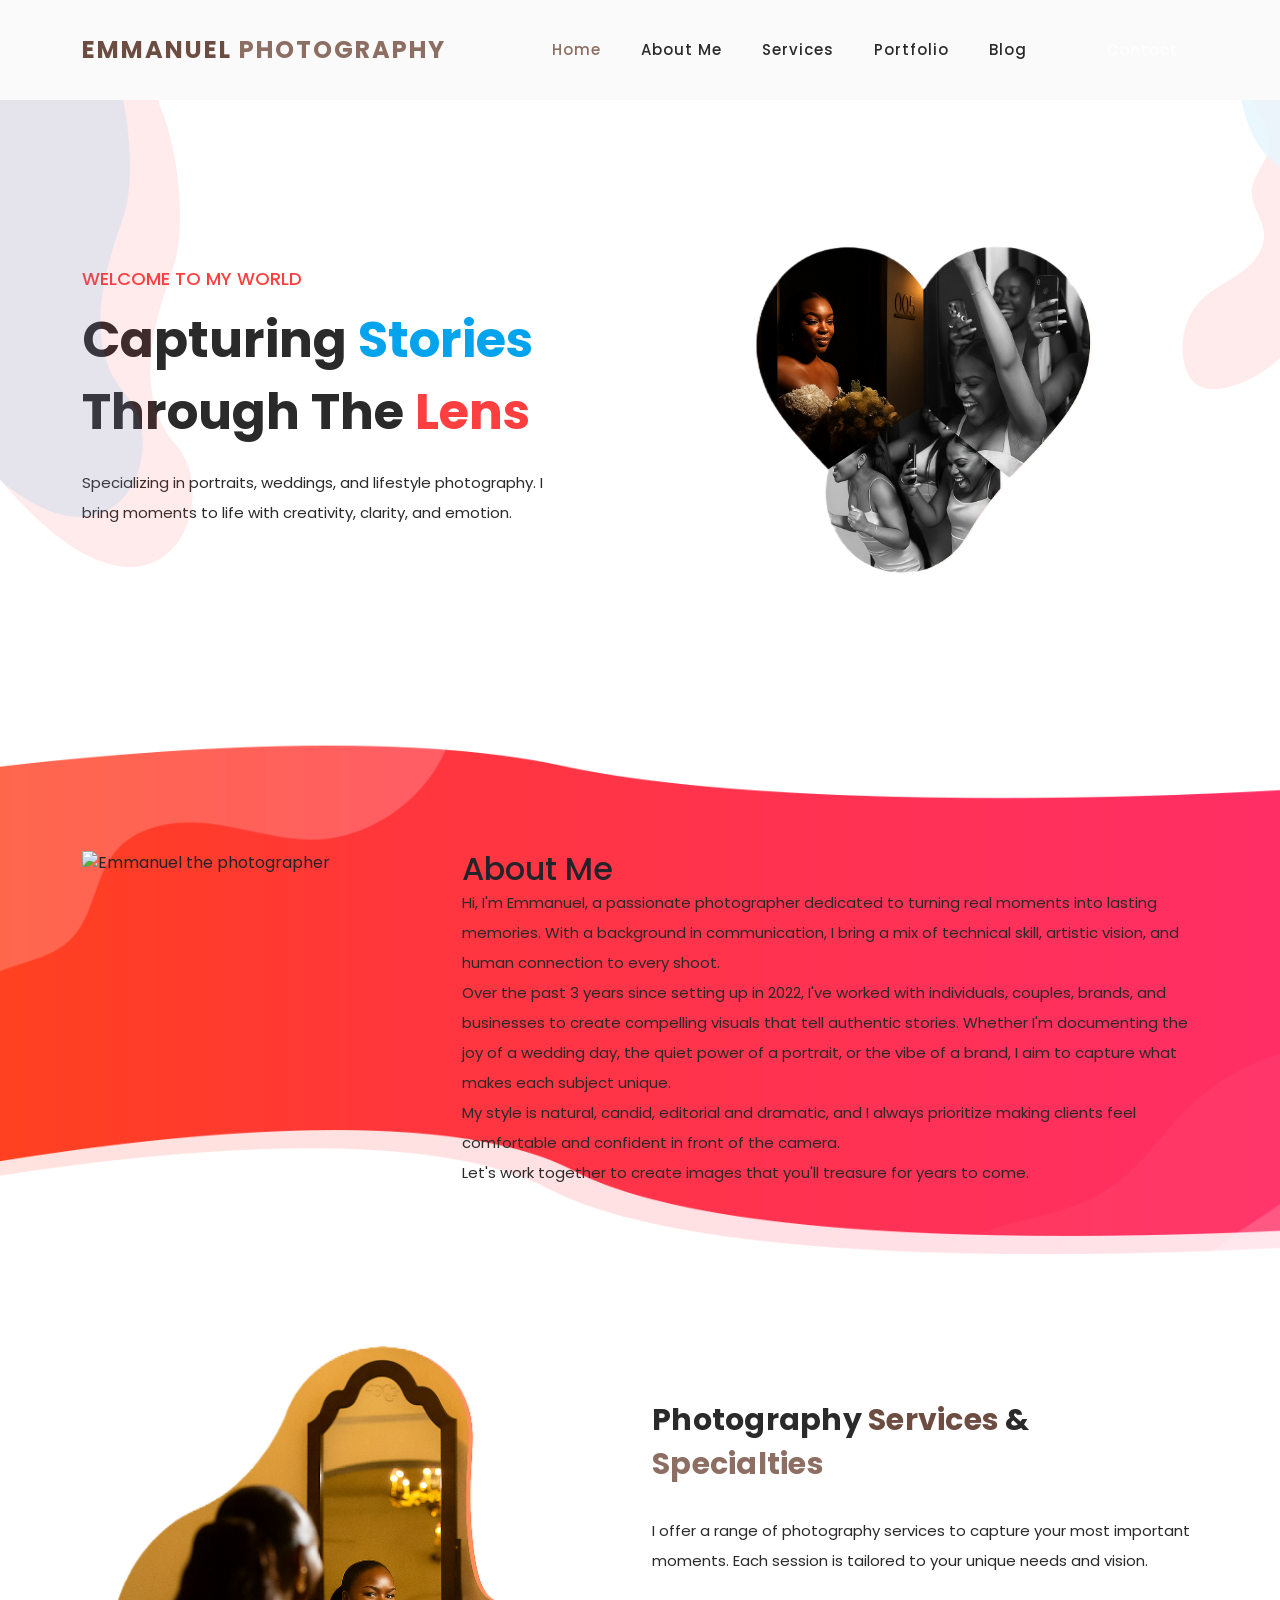
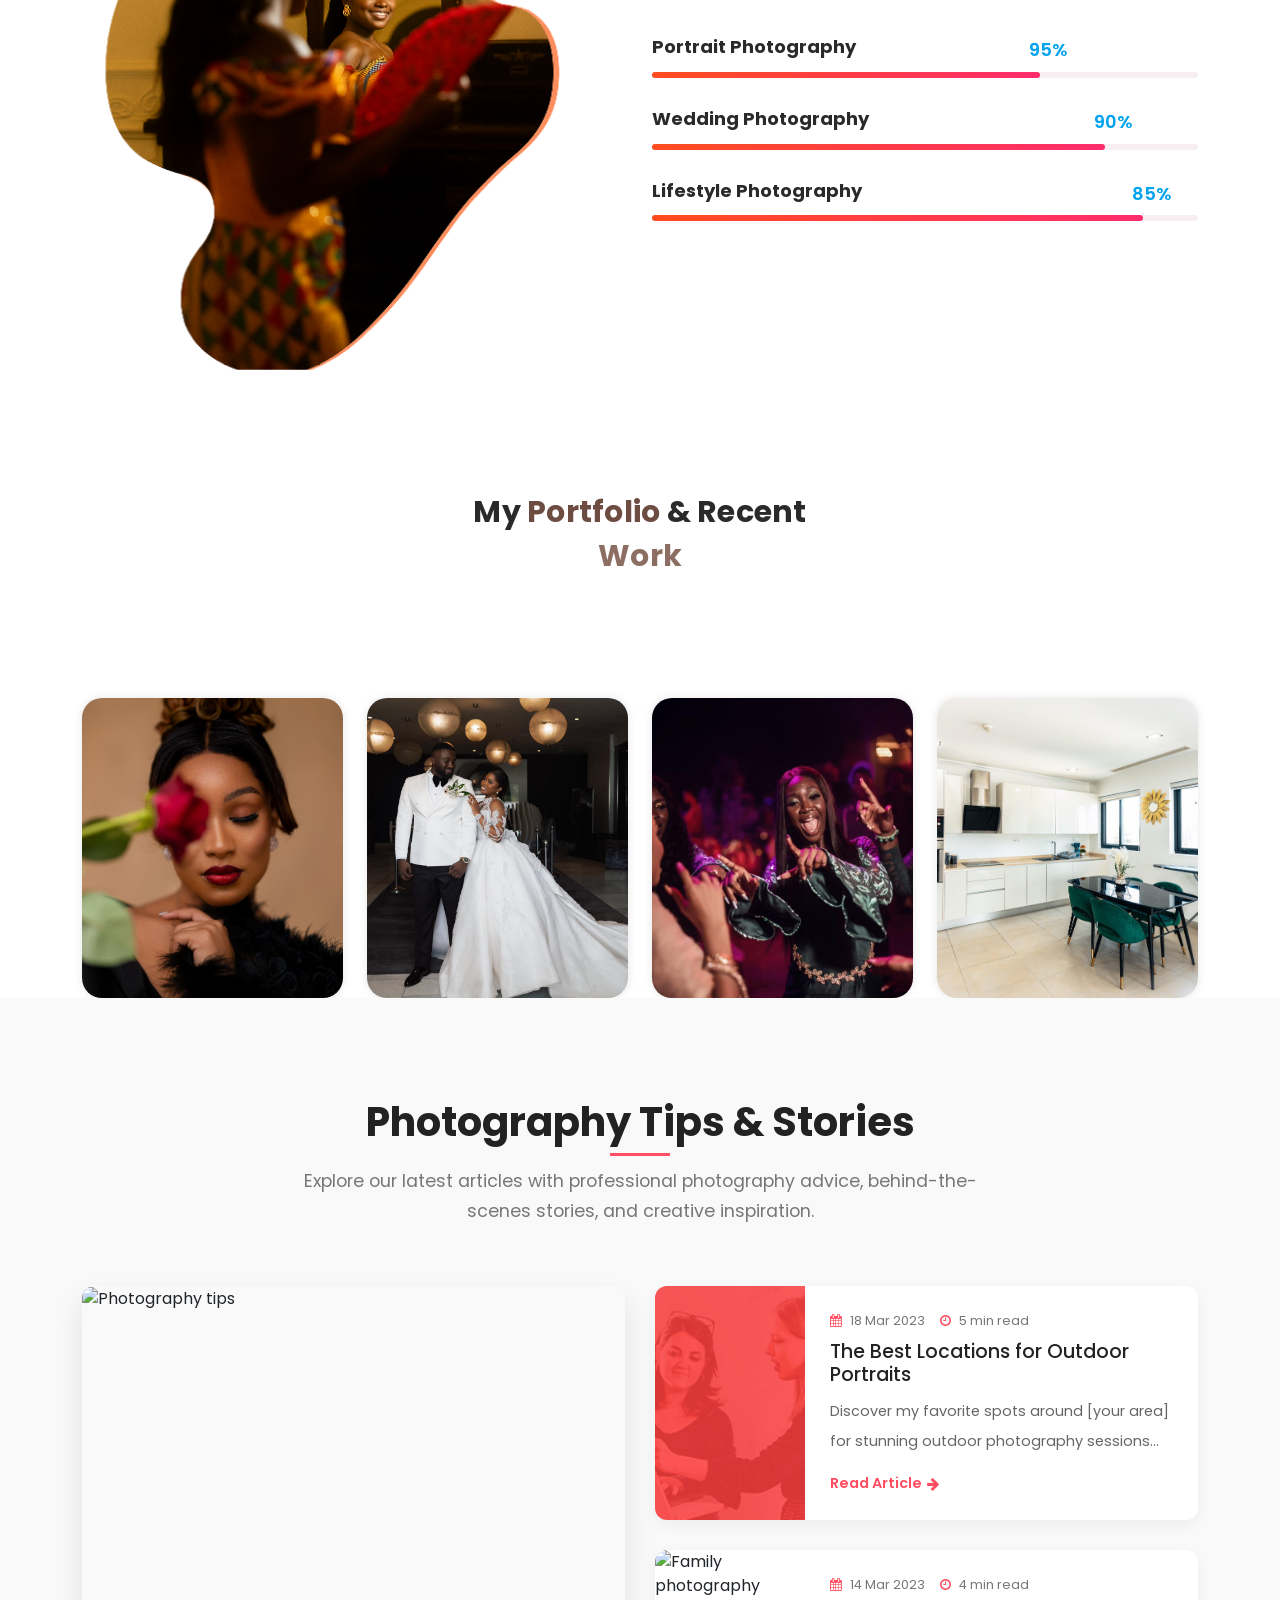
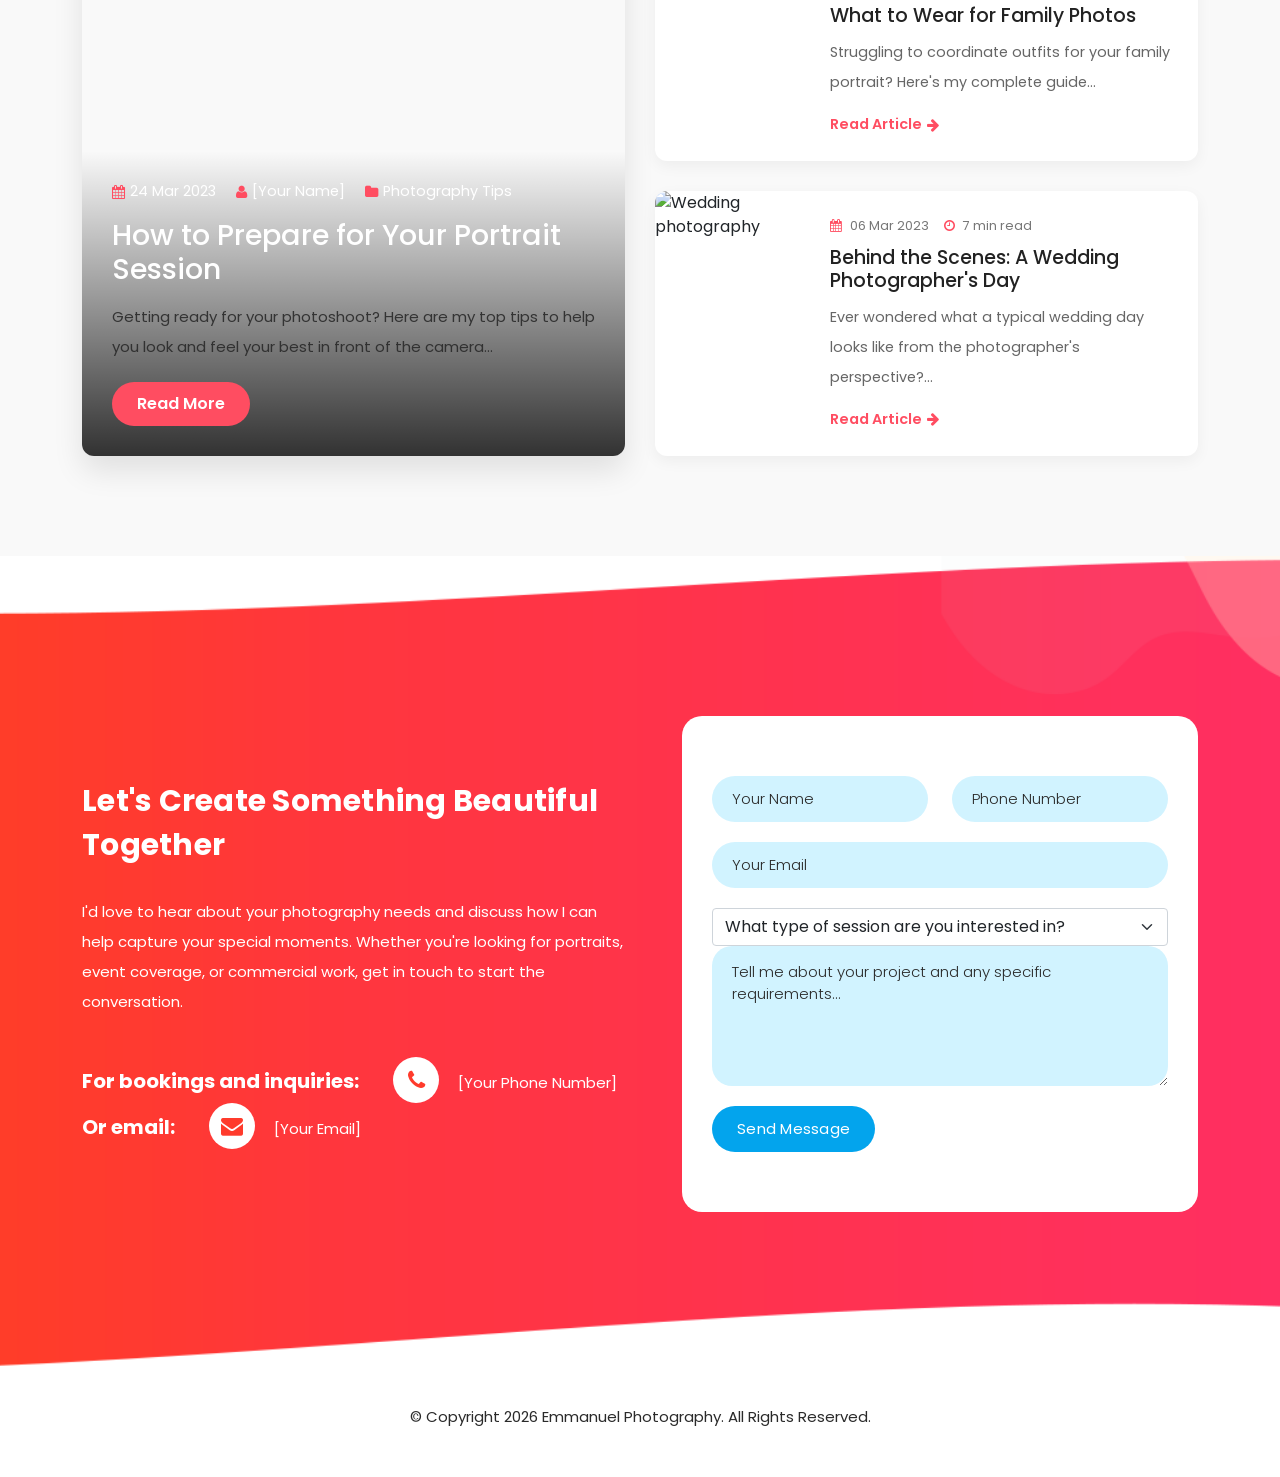
==== index.html @ b0eab0d1 "initial commit" ====
<!DOCTYPE html>
<html lang="en">

  <head>
    <meta charset="UTF-8">
    <meta name="viewport" content="width=device-width, initial-scale=1, shrink-to-fit=no">
    <meta name="description" content="Professional photography services by Emmanuel - Capturing stories through the lens specializing in portraits, weddings, and lifestyle photography">
    <meta name="author" content="Emmanuel">
    <link rel="preconnect" href="https://fonts.gstatic.com">
    <link href="https://fonts.googleapis.com/css2?family=Poppins:wght@100;200;300;400;500;600;700;800;900&display=swap" rel="stylesheet">

    <title>Emmanuel Photography</title>

    <!-- Bootstrap core CSS -->
    <link href="vendor/bootstrap/css/bootstrap.min.css" rel="stylesheet">

    <!-- Additional CSS Files -->
    <link rel="stylesheet" href="assets/css/fontawesome.css">
    <link rel="stylesheet" href="assets/css/templatemo-space-dynamic.css">
    <link rel="stylesheet" href="assets/css/animated.css">
    <link rel="stylesheet" href="assets/css/owl.css">
  </head>

<body>

  <!-- ***** Preloader Start ***** -->
  <div id="js-preloader" class="js-preloader">
    <div class="preloader-inner">
      <span class="dot"></span>
      <div class="dots">
        <span></span>
        <span></span>
        <span></span>
      </div>
    </div>
  </div>
  <!-- ***** Preloader End ***** -->

  <!-- ***** Header Area Start ***** -->
  <header class="header-area header-sticky wow slideInDown" data-wow-duration="0.75s" data-wow-delay="0s">
    <div class="container">
      <div class="row">
        <div class="col-12">
          <nav class="main-nav">
            <!-- ***** Logo Start ***** -->
            <a href="index.html" class="logo">
              <h4>Emmanuel <span>Photography</span></h4>
            </a>
            <!-- ***** Logo End ***** -->
            <!-- ***** Menu Start ***** -->
            <ul class="nav">
              <li class="scroll-to-section"><a href="#top" class="active">Home</a></li>
              <li class="scroll-to-section"><a href="#about">About Me</a></li>
              <li class="scroll-to-section"><a href="#services">Services</a></li>
              <li class="scroll-to-section"><a href="#portfolio">Portfolio</a></li>
              <li class="scroll-to-section"><a href="#blog">Blog</a></li> 
              <li class="scroll-to-section"><a href="#contact">Contact</a></li> 
            </ul>        
            <a class='menu-trigger'>
                <span>Menu</span>
            </a>
            <!-- ***** Menu End ***** -->
          </nav>
        </div>
      </div>
    </div>
  </header>
  <!-- ***** Header Area End ***** -->

  <div class="main-banner wow fadeIn" id="top" data-wow-duration="1s" data-wow-delay="0.5s">
    <div class="container">
      <div class="row">
        <div class="col-lg-12">
          <div class="row">
            <div class="col-lg-6 align-self-center">
              <div class="left-content header-text wow fadeInLeft" data-wow-duration="1s" data-wow-delay="1s">
                <h6>Welcome to My World</h6>
                <h2>Capturing <em>Stories</em> Through The <span>Lens</span></h2>
                <p>Specializing in portraits, weddings, and lifestyle photography. I bring moments to life with creativity, clarity, and emotion.</p>
                <!-- <form id="search" action="#" method="GET">
                  <fieldset>
                    <input type="text" name="photosession" class="email" placeholder="What type of session are you looking for?" autocomplete="on" required>
                  </fieldset>
                  <fieldset>
                    <button type="submit" class="main-button">Explore Options</button>
                  </fieldset>
                </form> -->
              </div>
            </div>
            <div class="col-lg-6">
              <div class="right-image wow fadeInRight" data-wow-duration="1s" data-wow-delay="0.5s">
               <img src="assets/images/photographer-hero.png" alt="Emmanuel at work">
              </div>
            </div>
          </div>
        </div>
      </div>
    </div>
  </div>

  <div id="about" class="about-us section">
    <div class="container">
      <div class="row">
        <div class="col-lg-4">
          <div class="left-image wow fadeIn" data-wow-duration="1s" data-wow-delay="0.2s">
            <img src="assets/images/about-photographer.jpg" alt="Emmanuel the photographer">
          </div>
        </div>
        <div class="col-lg-8 align-self-center">
          <div class="about-content">
            <h2>About Me</h2>
            <p>Hi, I'm Emmanuel, a passionate photographer dedicated to turning real moments into lasting memories. With a background in communication, I bring a mix of technical skill, artistic vision, and human connection to every shoot.</p>
            <p>Over the past 3 years since setting up in 2022, I've worked with individuals, couples, brands, and businesses to create compelling visuals that tell authentic stories. Whether I'm documenting the joy of a wedding day, the quiet power of a portrait, or the vibe of a brand, I aim to capture what makes each subject unique.</p>
            <p>My style is natural, candid, editorial and dramatic, and I always prioritize making clients feel comfortable and confident in front of the camera.</p>
            <p>Let's work together to create images that you'll treasure for years to come.</p>
          </div>
          <!-- <div class="services">
            <div class="row">
              <div class="col-lg-6">
                <div class="item wow fadeIn" data-wow-duration="1s" data-wow-delay="0.5s">
                  <div class="icon">
                    <img src="assets/images/camera-icon.png" alt="camera icon">
                  </div>
                  <div class="right-text">
                    <h4>My Approach</h4>
                    <p>Authentic storytelling through natural, candid photography that captures real emotions.</p>
                  </div>
                </div>
              </div>
              <div class="col-lg-6">
                <div class="item wow fadeIn" data-wow-duration="1s" data-wow-delay="0.7s">
                  <div class="icon">
                    <img src="assets/images/experience-icon.png" alt="experience icon">
                  </div>
                  <div class="right-text">
                    <h4>Experience</h4>
                    <p>3+ years of professional photography experience since 2022.</p>
                  </div>
                </div>
              </div>
              <div class="col-lg-6">
                <div class="item wow fadeIn" data-wow-duration="1s" data-wow-delay="0.9s">
                  <div class="icon">
                    <img src="assets/images/gear-icon.png" alt="camera gear icon">
                  </div>
                  <div class="right-text">
                    <h4>My Style</h4>
                    <p>Natural, candid, editorial and dramatic photography that tells your unique story.</p>
                  </div>
                </div>
              </div>
              <div class="col-lg-6">
                <div class="item wow fadeIn" data-wow-duration="1s" data-wow-delay="1.1s">
                  <div class="icon">
                    <img src="assets/images/passion-icon.png" alt="heart icon">
                  </div>
                  <div class="right-text">
                    <h4>My Passion</h4>
                    <p>Creating images that you'll treasure for years to come.</p>
                  </div>
                </div>
              </div>
            </div>
          </div> -->
        </div>
      </div>
    </div>
  </div>

  <div id="services" class="our-services section">
    <div class="container">
      <div class="row">
        <div class="col-lg-6 align-self-center  wow fadeInLeft" data-wow-duration="1s" data-wow-delay="0.2s">
          <div class="left-image">
            <img src="assets/images/photography-services.png" alt="Photography services">
          </div>
        </div>
        <div class="col-lg-6 wow fadeInRight" data-wow-duration="1s" data-wow-delay="0.2s">
          <div class="section-heading">
            <h2>Photography <em>Services</em> &amp; <span>Specialties</span></h2>
            <p>I offer a range of photography services to capture your most important moments. Each session is tailored to your unique needs and vision.</p>
          </div>
          <div class="row">
            <div class="col-lg-12">
              <div class="first-bar progress-skill-bar">
                <h4>Portrait Photography</h4>
                <span>95%</span>
                <div class="filled-bar"></div>
                <div class="full-bar"></div>
              </div>
            </div>
            <div class="col-lg-12">
              <div class="second-bar progress-skill-bar">
                <h4>Wedding Photography</h4>
                <span>90%</span>
                <div class="filled-bar"></div>
                <div class="full-bar"></div>
              </div>
            </div>
            <div class="col-lg-12">
              <div class="third-bar progress-skill-bar">
                <h4>Lifestyle Photography</h4>
                <span>85%</span>
                <div class="filled-bar"></div>
                <div class="full-bar"></div>
              </div>
            </div>
          </div>
        </div>
      </div>
    </div>
  </div>

  <div id="portfolio" class="our-portfolio section">
    <div class="container">
      <div class="row">
        <div class="col-lg-6 offset-lg-3">
          <div class="section-heading  wow bounceIn" data-wow-duration="1s" data-wow-delay="0.2s">
            <h2>My <em>Portfolio</em> &amp; Recent <span>Work</span></h2>
          </div>
        </div>
      </div>
      <div class="row">
        <div class="col-lg-3 col-sm-6">
          <a href="#">
            <div class="item wow bounceInUp" data-wow-duration="1s" data-wow-delay="0.3s">
              <div class="hidden-content">
                <h4>Portraits</h4>
                <p>Beautiful individual and family portraits that capture personality.</p>
              </div>
              <div class="showed-content">
                <img src="assets/images/portfolio-portrait.jpg" alt="Portrait photography">
              </div>
            </div>
          </a>
        </div>
        <div class="col-lg-3 col-sm-6">
          <a href="#">
            <div class="item wow bounceInUp" data-wow-duration="1s" data-wow-delay="0.4s">
              <div class="hidden-content">
                <h4>Weddings</h4>
                <p>Emotional, timeless wedding photography to cherish forever.</p>
              </div>
              <div class="showed-content">
                <img src="assets/images/portfolio-wedding.jpg" alt="Wedding photography">
              </div>
            </div>
          </a>
        </div>
        <div class="col-lg-3 col-sm-6">
          <a href="#">
            <div class="item wow bounceInUp" data-wow-duration="1s" data-wow-delay="0.5s">
              <div class="hidden-content">
                <h4>Events</h4>
                <p>Professional event coverage that tells the story of your occasion.</p>
              </div>
              <div class="showed-content">
                <img src="assets/images/portfolio-event.jpg" alt="Event photography">
              </div>
            </div>
          </a>
        </div>
        <div class="col-lg-3 col-sm-6">
          <a href="#">
            <div class="item wow bounceInUp" data-wow-duration="1s" data-wow-delay="0.6s">
              <div class="hidden-content">
                <h4>Commercial</h4>
                <p>High-quality product and business photography for brands.</p>
              </div>
              <div class="showed-content">
                <img src="assets/images/portfolio-commercial.jpg" alt="Commercial photography">
              </div>
            </div>
          </a>
        </div>
      </div>
    </div>
  </div>
<section class="photography-blog">
  <div class="container">
    <div class="blog-header">
      <h2>Photography <span>Tips</span> & Stories</h2>
      <p>Explore our latest articles with professional photography advice, behind-the-scenes stories, and creative inspiration.</p>
    </div>
    
    <div class="blog-container">
      <div class="featured-post">
        <img src="assets/images/blog-featured.jpg" alt="Photography tips">
        <div class="post-content">
          <div class="post-meta">
            <span><i class="fa fa-calendar"></i> 24 Mar 2023</span>
            <span><i class="fa fa-user"></i> [Your Name]</span>
            <span><i class="fa fa-folder"></i> Photography Tips</span>
          </div>
          <h3>How to Prepare for Your Portrait Session</h3>
          <p>Getting ready for your photoshoot? Here are my top tips to help you look and feel your best in front of the camera...</p>
          <a href="#" class="read-more">Read More</a>
        </div>
      </div>
      
      <div class="blog-list">
        <div class="blog-item">
          <div class="blog-item-img">
            <img src="assets/images/blog-thumb-01.jpg" alt="Outdoor photography">
          </div>
          <div class="blog-item-content">
            <div class="blog-item-meta">
              <span><i class="fa fa-calendar"></i> 18 Mar 2023</span>
              <span><i class="fa fa-clock-o"></i> 5 min read</span>
            </div>
            <h4>The Best Locations for Outdoor Portraits</h4>
            <p>Discover my favorite spots around [your area] for stunning outdoor photography sessions...</p>
            <a href="#" class="blog-item-link">Read Article <i class="fa fa-arrow-right"></i></a>
          </div>
        </div>
        
        <div class="blog-item">
          <div class="blog-item-img">
            <img src="assets/images/blog-thumb-02.jpg" alt="Family photography">
          </div>
          <div class="blog-item-content">
            <div class="blog-item-meta">
              <span><i class="fa fa-calendar"></i> 14 Mar 2023</span>
              <span><i class="fa fa-clock-o"></i> 4 min read</span>
            </div>
            <h4>What to Wear for Family Photos</h4>
            <p>Struggling to coordinate outfits for your family portrait? Here's my complete guide...</p>
            <a href="#" class="blog-item-link">Read Article <i class="fa fa-arrow-right"></i></a>
          </div>
        </div>
        
        <div class="blog-item">
          <div class="blog-item-img">
            <img src="assets/images/blog-thumb-03.jpg" alt="Wedding photography">
          </div>
          <div class="blog-item-content">
            <div class="blog-item-meta">
              <span><i class="fa fa-calendar"></i> 06 Mar 2023</span>
              <span><i class="fa fa-clock-o"></i> 7 min read</span>
            </div>
            <h4>Behind the Scenes: A Wedding Photographer's Day</h4>
            <p>Ever wondered what a typical wedding day looks like from the photographer's perspective?...</p>
            <a href="#" class="blog-item-link">Read Article <i class="fa fa-arrow-right"></i></a>
          </div>
        </div>
      </div>
    </div>
  </div>
</section>
  <div id="contact" class="contact-us section">
    <div class="container">
      <div class="row">
        <div class="col-lg-6 align-self-center wow fadeInLeft" data-wow-duration="0.5s" data-wow-delay="0.25s">
          <div class="section-heading">
            <h2>Let's Create Something Beautiful Together</h2>
            <p>I'd love to hear about your photography needs and discuss how I can help capture your special moments. Whether you're looking for portraits, event coverage, or commercial work, get in touch to start the conversation.</p>
            <div class="phone-info">
              <h4>For bookings and inquiries: <span><i class="fa fa-phone"></i> <a href="#">[Your Phone Number]</a></span></h4>
              <h4>Or email: <span><i class="fa fa-envelope"></i> <a href="#">[Your Email]</a></span></h4>
            </div>
          </div>
        </div>
        <div class="col-lg-6 wow fadeInRight" data-wow-duration="0.5s" data-wow-delay="0.25s">
          <form id="contact" action="" method="post">
            <div class="row">
              <div class="col-lg-6">
                <fieldset>
                  <input type="name" name="name" id="name" placeholder="Your Name" autocomplete="on" required>
                </fieldset>
              </div>
              <div class="col-lg-6">
                <fieldset>
                  <input type="text" name="phone" id="phone" placeholder="Phone Number" autocomplete="on" required>
                </fieldset>
              </div>
              <div class="col-lg-12">
                <fieldset>
                  <input type="text" name="email" id="email" pattern="[^ @]*@[^ @]*" placeholder="Your Email" required="">
                </fieldset>
              </div>
              <div class="col-lg-12">
                <fieldset>
                  <select name="service" id="service" class="form-select">
                    <option value="">What type of session are you interested in?</option>
                    <option value="portrait">Portrait Photography</option>
                    <option value="wedding">Wedding Photography</option>
                    <option value="family">Family Photography</option>
                    <option value="event">Event Photography</option>
                    <option value="commercial">Commercial Photography</option>
                    <option value="other">Other</option>
                  </select>
                </fieldset>
              </div>
              <div class="col-lg-12">
                <fieldset>
                  <textarea name="message" type="text" class="form-control" id="message" placeholder="Tell me about your project and any specific requirements..." required=""></textarea>  
                </fieldset>
              </div>
              <div class="col-lg-12">
                <fieldset>
                  <button type="submit" id="form-submit" class="main-button">Send Message</button>
                </fieldset>
              </div>
            </div>
            <div class="contact-dec">
              <img src="assets/images/contact-decoration.png" alt="">
            </div>
          </form>
        </div>
      </div>
    </div>
  </div>

 <footer>
    <div class="container">
      <div class="row">
        <div class="col-lg-12 wow fadeIn" data-wow-duration="1s" data-wow-delay="0.25s">
          <p>© Copyright <script>document.write(new Date().getFullYear())</script> Emmanuel Photography. All Rights Reserved.</p>
          <!-- <div class="social-links">
            <a href="#"><i class="fa fa-instagram"></i></a>
            <a href="#"><i class="fa fa-facebook"></i></a>
            <a href="#"><i class="fa fa-pinterest"></i></a>
            <a href="#"><i class="fa fa-500px"></i></a>
          </div> -->
        </div>
      </div>
    </div>
  </footer>
  <!-- Scripts -->
  <script src="vendor/jquery/jquery.min.js"></script>
  <script src="vendor/bootstrap/js/bootstrap.bundle.min.js"></script>
  <script src="assets/js/owl-carousel.js"></script>
  <script src="assets/js/animation.js"></script>
  <script src="assets/js/imagesloaded.js"></script>
  <script src="assets/js/templatemo-custom.js"></script>

</body>
</html>
---- assets/css/templatemo-space-dynamic.css ----
/* 

TemplateMo 562 Space Dynamic

https://templatemo.com/tm-562-space-dynamic

*/

/* ---------------------------------------------
Table of contents
------------------------------------------------
01. font & reset css
02. reset
03. global styles
04. header
05. banner
06. features
07. testimonials
08. contact
09. footer
10. preloader
11. search
12. portfolio

--------------------------------------------- */
/* 
---------------------------------------------
font & reset css
--------------------------------------------- 
*/
@import url('https://fonts.googleapis.com/css2?family=Poppins:wght@100;200;300;400;500;600;700;800;900&display=swap');
/* 
---------------------------------------------
reset
--------------------------------------------- 
*/
html, body, div, span, applet, object, iframe, h1, h2, h3, h4, h5, h6, p, blockquote, div
pre, a, abbr, acronym, address, big, cite, code, del, dfn, em, font, img, ins, kbd, q,
s, samp, small, strike, strong, sub, sup, tt, var, b, u, i, center, dl, dt, dd, ol, ul, li,
figure, header, nav, section, article, aside, footer, figcaption {
  margin: 0;
  padding: 0;
  border: 0;
  outline: 0;
}

/* clear fix */
.grid:after {
  content: '';
  display: block;
  clear: both;
}

/* ---- .grid-item ---- */

.grid-sizer,
.grid-item {
  width: 50%;
}

.grid-item {
  float: left;
}

.grid-item img {
  display: block;
  max-width: 100%;
}

.clearfix:after {
  content: ".";
  display: block;
  clear: both;
  visibility: hidden;
  line-height: 0;
  height: 0;
}

.clearfix {
  display: inline-block;
}

html[xmlns] .clearfix {
  display: block;
}

* html .clearfix {
  height: 1%;
}

ul, li {
  padding: 0;
  margin: 0;
  list-style: none;
}

header, nav, section, article, aside, footer, hgroup {
  display: block;
}

* {
  box-sizing: border-box;
}

html, body {
  font-family: 'Poppins', sans-serif;
  font-weight: 400;
  background-color: #fff;
  -ms-text-size-adjust: 100%;
  -webkit-font-smoothing: antialiased;
  -moz-osx-font-smoothing: grayscale;
}

a {
  text-decoration: none !important;
}

h1, h2, h3, h4, h5, h6 {
  margin-top: 0px;
  margin-bottom: 0px;
}

ul {
  margin-bottom: 0px;
}

p {
  font-size: 15px;
  line-height: 30px;
  color: #2a2a2a;
}

img {
  width: 100%;
  overflow: hidden;
}

/* 
---------------------------------------------
global styles
--------------------------------------------- 
*/
html,
body {
  background: #fff;
  font-family: 'Poppins', sans-serif;
}

::selection {
  background: #6d4c41;
  color: #fff;
}

::-moz-selection {
  background: #6d4c41;
  color: #fff;
}

@media (max-width: 991px) {
  html, body {
    overflow-x: hidden;
  }
  .mobile-top-fix {
    margin-top: 30px;
    margin-bottom: 0px;
  }
  .mobile-bottom-fix {
    margin-bottom: 30px;
  }
  .mobile-bottom-fix-big {
    margin-bottom: 60px;
  }
}

.page-section {
  margin-top: 120px;
}

.section-heading h2 {
  font-size: 30px;
  text-transform: capitalize;
  color: #2a2a2a;
  font-weight: 700;
  letter-spacing: 0.25px;
  position: relative;
  z-index: 2;
  line-height: 44px;
}

.section-heading h2 em {
  font-style: normal;
  color: #6d4c41;
}

.section-heading h2 span {
  color: #8d6e63;
}

.main-blue-button a {
  display: inline-block;
  background-color: #6d4c41;
  font-size: 15px;
  font-weight: 400;
  color: #fff;
  text-transform: capitalize;
  padding: 12px 25px;
  border-radius: 23px;
  letter-spacing: 0.25px;
}

.main-red-button a {
  display: inline-block;
  background-color: #8d6e63;
  font-size: 15px;
  font-weight: 400;
  color: #fff;
  text-transform: capitalize;
  padding: 12px 25px;
  border-radius: 23px;
  letter-spacing: 0.25px;
}

.main-white-button a {
  display: inline-block;
  background-color: #fff;
  font-size: 15px;
  font-weight: 400;
  color: #8d6e63;
  text-transform: capitalize;
  padding: 12px 25px;
  border-radius: 23px;
  letter-spacing: 0.25px;
}

/* 
---------------------------------------------
header
--------------------------------------------- 
*/

.background-header {
  background-color: #fff!important;
  height: 80px!important;
  position: fixed!important;
  top: 0px;
  left: 0px;
  right: 0px;
  box-shadow: 0px 0px 10px rgba(0,0,0,0.15)!important;
}

.background-header .logo,
.background-header .main-nav .nav li a {
  color: #1e1e1e!important;
}

.background-header .main-nav .nav li:hover a {
  color: #8d6e63!important;
}

.background-header .nav li a.active {
  color: #8d6e63!important;
}

.header-area {
  background-color: #fafafa;
  position: absolute;
  top: 0px;
  left: 0px;
  right: 0px;
  z-index: 100;
  height: 100px;
  -webkit-transition: all .5s ease 0s;
  -moz-transition: all .5s ease 0s;
  -o-transition: all .5s ease 0s;
  transition: all .5s ease 0s;
}

.header-area .main-nav {
  min-height: 80px;
  background: transparent;
}

.header-area .main-nav .logo {
  line-height: 100px;
  color: #fff;
  font-size: 24px;
  font-weight: 700;
  text-transform: uppercase;
  letter-spacing: 2px;
  float: left;
  -webkit-transition: all 0.3s ease 0s;
  -moz-transition: all 0.3s ease 0s;
  -o-transition: all 0.3s ease 0s;
  transition: all 0.3s ease 0s;
}

.header-area .main-nav .logo h4 {
    font-size: 24px;
    font-weight: 700;
    text-transform: uppercase;
    color: #6d4c41;
    line-height: 100px;
    float: left;
    -webkit-transition: all 0.3s ease 0s;
    -moz-transition: all 0.3s ease 0s;
    -o-transition: all 0.3s ease 0s;
    transition: all 0.3s ease 0s;
}

.logo h4 span {
  color: #8d6e63;
}

.background-header .main-nav .logo h4 {
  line-height: 80px;
}

.background-header .main-nav .nav {
  margin-top: 20px !important;
}

.header-area .main-nav .nav {
  float: right;
  margin-top: 30px;
  margin-right: 0px;
  background-color: transparent;
  -webkit-transition: all 0.3s ease 0s;
  -moz-transition: all 0.3s ease 0s;
  -o-transition: all 0.3s ease 0s;
  transition: all 0.3s ease 0s;
  position: relative;
  z-index: 999;
}

.header-area .main-nav .nav li {
  padding-left: 20px;
  padding-right: 20px;
}

.header-area .main-nav .nav li:last-child {
  padding-right: 0px;
  padding-left: 40px;
}

.header-area .main-nav .nav li:last-child a ,
.background-header .main-nav .nav li:last-child a {
  color: #fff !important;
  padding: 0px 20px;
  font-weight: 400;
}

.header-area .main-nav .nav li:last-child a:hover,
.header-area .main-nav .nav li:last-child a.active {
  color: #fff !important;
}

.header-area .main-nav .nav li a {
  display: block;
  font-weight: 500;
  font-size: 15px;
  color: #2a2a2a;
  text-transform: capitalize;
  -webkit-transition: all 0.3s ease 0s;
  -moz-transition: all 0.3s ease 0s;
  -o-transition: all 0.3s ease 0s;
  transition: all 0.3s ease 0s;
  height: 40px;
  line-height: 40px;
  border: transparent;
  letter-spacing: 1px;
}

.header-area .main-nav .nav li a {
  color: #2a2a2a;
}

.header-area .main-nav .nav li:hover a,
.header-area .main-nav .nav li a.active {
  color: #8d6e63!important;
}

.background-header .main-nav .nav li:hover a,
.background-header .main-nav .nav li a.active {
  color: #8d6e63!important;
  opacity: 1;
}

.header-area .main-nav .nav li:last-child a:hover ,
.background-header .main-nav .nav li:last-child a:hover {
  background-color: #6d4c41;
}

.header-area .main-nav .nav li.submenu {
  position: relative;
  padding-right: 30px;
}

.header-area .main-nav .nav li.submenu:after {
  font-family: FontAwesome;
  content: "\f107";
  font-size: 12px;
  color: #2a2a2a;
  position: absolute;
  right: 18px;
  top: 12px;
}

.background-header .main-nav .nav li.submenu:after {
  color: #2a2a2a;
}

.header-area .main-nav .nav li.submenu ul {
  position: absolute;
  width: 200px;
  box-shadow: 0 2px 28px 0 rgba(0, 0, 0, 0.06);
  overflow: hidden;
  top: 50px;
  opacity: 0;
  transform: translateY(+2em);
  visibility: hidden;
  z-index: -1;
  transition: all 0.3s ease-in-out 0s, visibility 0s linear 0.3s, z-index 0s linear 0.01s;
}

.header-area .main-nav .nav li.submenu ul li {
  margin-left: 0px;
  padding-left: 0px;
  padding-right: 0px;
}

.header-area .main-nav .nav li.submenu ul li a {
  opacity: 1;
  display: block;
  background: #f7f7f7;
  color: #2a2a2a!important;
  padding-left: 20px;
  height: 40px;
  line-height: 40px;
  -webkit-transition: all 0.3s ease 0s;
  -moz-transition: all 0.3s ease 0s;
  -o-transition: all 0.3s ease 0s;
  transition: all 0.3s ease 0s;
  position: relative;
  font-size: 13px;
  font-weight: 400;
  border-bottom: 1px solid #eee;
}

.header-area .main-nav .nav li.submenu ul li a:hover {
  background: #fff;
  color: #8d6e63!important;
  padding-left: 25px;
}

.header-area .main-nav .nav li.submenu ul li a:hover:before {
  width: 3px;
}

.header-area .main-nav .nav li.submenu:hover ul {
  visibility: visible;
  opacity: 1;
  z-index: 1;
  transform: translateY(0%);
  transition-delay: 0s, 0s, 0.3s;
}

.header-area .main-nav .menu-trigger {
  cursor: pointer;
  display: block;
  position: absolute;
  top: 33px;
  width: 32px;
  height: 40px;
  text-indent: -9999em;
  z-index: 99;
  right: 40px;
  display: none;
}

.background-header .main-nav .menu-trigger {
  top: 23px;
}

.header-area .main-nav .menu-trigger span,
.header-area .main-nav .menu-trigger span:before,
.header-area .main-nav .menu-trigger span:after {
  -moz-transition: all 0.4s;
  -o-transition: all 0.4s;
  -webkit-transition: all 0.4s;
  transition: all 0.4s;
  background-color: #1e1e1e;
  display: block;
  position: absolute;
  width: 30px;
  height: 2px;
  left: 0;
}

.background-header .main-nav .menu-trigger span,
.background-header .main-nav .menu-trigger span:before,
.background-header .main-nav .menu-trigger span:after {
  background-color: #1e1e1e;
}

.header-area .main-nav .menu-trigger span:before,
.header-area .main-nav .menu-trigger span:after {
  -moz-transition: all 0.4s;
  -o-transition: all 0.4s;
  -webkit-transition: all 0.4s;
  transition: all 0.4s;
  background-color: #1e1e1e;
  display: block;
  position: absolute;
  width: 30px;
  height: 2px;
  left: 0;
  width: 75%;
}

.background-header .main-nav .menu-trigger span:before,
.background-header .main-nav .menu-trigger span:after {
  background-color: #1e1e1e;
}

.header-area .main-nav .menu-trigger span:before,
.header-area .main-nav .menu-trigger span:after {
  content: "";
}

.header-area .main-nav .menu-trigger span {
  top: 16px;
}

.header-area .main-nav .menu-trigger span:before {
  -moz-transform-origin: 33% 100%;
  -ms-transform-origin: 33% 100%;
  -webkit-transform-origin: 33% 100%;
  transform-origin: 33% 100%;
  top: -10px;
  z-index: 10;
}

.header-area .main-nav .menu-trigger span:after {
  -moz-transform-origin: 33% 0;
  -ms-transform-origin: 33% 0;
  -webkit-transform-origin: 33% 0;
  transform-origin: 33% 0;
  top: 10px;
}

.header-area .main-nav .menu-trigger.active span,
.header-area .main-nav .menu-trigger.active span:before,
.header-area .main-nav .menu-trigger.active span:after {
  background-color: transparent;
  width: 100%;
}

.header-area .main-nav .menu-trigger.active span:before {
  -moz-transform: translateY(6px) translateX(1px) rotate(45deg);
  -ms-transform: translateY(6px) translateX(1px) rotate(45deg);
  -webkit-transform: translateY(6px) translateX(1px) rotate(45deg);
  transform: translateY(6px) translateX(1px) rotate(45deg);
  background-color: #1e1e1e;
}

.background-header .main-nav .menu-trigger.active span:before {
  background-color: #1e1e1e;
}

.header-area .main-nav .menu-trigger.active span:after {
  -moz-transform: translateY(-6px) translateX(1px) rotate(-45deg);
  -ms-transform: translateY(-6px) translateX(1px) rotate(-45deg);
  -webkit-transform: translateY(-6px) translateX(1px) rotate(-45deg);
  transform: translateY(-6px) translateX(1px) rotate(-45deg);
  background-color: #1e1e1e;
}

.background-header .main-nav .menu-trigger.active span:after {
  background-color: #1e1e1e;
}

.header-area.header-sticky {
  min-height: 80px;
}

.header-area .nav {
  margin-top: 30px;
}

.header-area.header-sticky .nav li a.active {
  color: #8d6e63;
}

@media (max-width: 1200px) {
  .header-area .main-nav .nav li {
    padding-left: 12px;
    padding-right: 12px;
  }
  .header-area .main-nav:before {
    display: none;
  }
}

@media (max-width: 992px) {
  .header-area .main-nav .nav li:last-child  ,
  .background-header .main-nav .nav li:last-child {
    display: none;
  }
  .header-area .main-nav .nav li:nth-child(6),
  .background-header .main-nav .nav li:nth-child(6) {
    padding-right: 0px;
  }
}

@media (max-width: 767px) {
  .background-header .main-nav .nav {
    margin-top: 80px !important;
  }
  .header-area .main-nav .logo {
    color: #1e1e1e;
  }
  .header-area.header-sticky .nav li a:hover,
  .header-area.header-sticky .nav li a.active {
    color: #8d6e63!important;
    opacity: 1;
  }
  .header-area.header-sticky .nav li.search-icon a {
    width: 100%;
  }
  .header-area {
    background-color: #f7f7f7;
    padding: 0px 15px;
    height: 100px;
    box-shadow: none;
    text-align: center;
  }
  .header-area .container {
    padding: 0px;
  }
  .header-area .logo {
    margin-left: 30px;
  }
  .header-area .menu-trigger {
    display: block !important;
  }
  .header-area .main-nav {
    overflow: hidden;
  }
  .header-area .main-nav .nav {
    float: none;
    width: 100%;
    display: none;
    -webkit-transition: all 0s ease 0s;
    -moz-transition: all 0s ease 0s;
    -o-transition: all 0s ease 0s;
    transition: all 0s ease 0s;
    margin-left: 0px;
  }
  .background-header .nav {
    margin-top: 80px;
  }
  .header-area .main-nav .nav li:first-child {
    border-top: 1px solid #eee;
  }
  .header-area.header-sticky .nav {
    margin-top: 100px;
  }
  .header-area .main-nav .nav li {
    width: 100%;
    background: #fff;
    border-bottom: 1px solid #e7e7e7;
    padding-left: 0px !important;
    padding-right: 0px !important;
  }
  .header-area .main-nav .nav li a {
    height: 50px !important;
    line-height: 50px !important;
    padding: 0px !important;
    border: none !important;
    background: #f7f7f7 !important;
    color: #191a20 !important;
  }
  .header-area .main-nav .nav li a:hover {
    background: #eee !important;
    color: #8d6e63!important;
  }
  .header-area .main-nav .nav li.submenu ul {
    position: relative;
    visibility: inherit;
    opacity: 1;
    z-index: 1;
    transform: translateY(0%);
    transition-delay: 0s, 0s, 0.3s;
    top: 0px;
    width: 100%;
    box-shadow: none;
    height: 0px;
  }
  .header-area .main-nav .nav li.submenu ul li a {
    font-size: 12px;
    font-weight: 400;
  }
  .header-area .main-nav .nav li.submenu ul li a:hover:before {
    width: 0px;
  }
  .header-area .main-nav .nav li.submenu ul.active {
    height: auto !important;
  }
  .header-area .main-nav .nav li.submenu:after {
    color: #3B566E;
    right: 25px;
    font-size: 14px;
    top: 15px;
  }
  .header-area .main-nav .nav li.submenu:hover ul, .header-area .main-nav .nav li.submenu:focus ul {
    height: 0px;
  }
}

@media (min-width: 767px) {
  .header-area .main-nav .nav {
    display: flex !important;
  }
}

/* 
---------------------------------------------
preloader
--------------------------------------------- 
*/

.js-preloader {
    position: fixed;
    top: 0;
    left: 0;
    right: 0;
    bottom: 0;
    background-color: #fff;
    display: -webkit-box;
    display: flex;
    -webkit-box-align: center;
    align-items: center;
    -webkit-box-pack: center;
    justify-content: center;
    opacity: 1;
    visibility: visible;
    z-index: 9999;
    -webkit-transition: opacity 0.25s ease;
    transition: opacity 0.25s ease;
}

.js-preloader.loaded {
    opacity: 0;
    visibility: hidden;
    pointer-events: none;
}

@-webkit-keyframes dot {
    50% {
        -webkit-transform: translateX(96px);
        transform: translateX(96px);
    }
}

@keyframes dot {
    50% {
        -webkit-transform: translateX(96px);
        transform: translateX(96px);
    }
}

@-webkit-keyframes dots {
    50% {
        -webkit-transform: translateX(-31px);
        transform: translateX(-31px);
    }
}

@keyframes dots {
    50% {
        -webkit-transform: translateX(-31px);
        transform: translateX(-31px);
    }
}

.preloader-inner {
    position: relative;
    width: 142px;
    height: 40px;
    background: #fff;
}

.preloader-inner .dot {
    position: absolute;
    width: 16px;
    height: 16px;
    top: 12px;
    left: 15px;
    background: #8d6e63;
    border-radius: 50%;
    -webkit-transform: translateX(0);
    transform: translateX(0);
    -webkit-animation: dot 2.8s infinite;
    animation: dot 2.8s infinite;
}

.preloader-inner .dots {
    -webkit-transform: translateX(0);
    transform: translateX(0);
    margin-top: 12px;
    margin-left: 31px;
    -webkit-animation: dots 2.8s infinite;
    animation: dots 2.8s infinite;
}

.preloader-inner .dots span {
    display: block;
    float: left;
    width: 16px;
    height: 16px;
    margin-left: 16px;
    background: #8d6e63;
    border-radius: 50%;
}


/* 
---------------------------------------------
Banner Style
--------------------------------------------- 
*/

.main-banner {
  background-repeat: no-repeat;
  background-position: center center;
  background-size: cover;
  padding: 226px 0px 0px 0px;
  position: relative;
  overflow: hidden;
}

.main-banner:after {
  content: '';
  background-image: url(../images/baner-dec-left.png);
  background-repeat: no-repeat;
  position: absolute;
  left: 0;
  top: 100px;
  width: 193px;
  height: 467px;
}

.main-banner:before {
  content: '';
  background-image: url(../images/baner-dec-right.png);
  background-repeat: no-repeat;
  position: absolute;
  right: 0;
  top: 100px;
  width: 98px;
  height: 290px;
}

.main-banner .left-content {
  margin-right: 45px;
}

.main-banner .left-content h6 {
  text-transform: uppercase;
  font-size: 18px;
  color: #fe3f40;
  margin-bottom: 15px;
}

.main-banner .left-content h2 {
  font-size: 50px;
  font-weight: 700;
  color: #2a2a2a;
  line-height: 72px;
}

.main-banner .left-content h2 em {
  color: #03a4ed;
  font-style: normal;
}

.main-banner .left-content h2 span {
  color: #fe3f40;
}

.main-banner .left-content p {
  margin: 20px 0px;
}

.main-banner .left-content form {
  margin-top: 30px;
  width: 470px;
  height: 66px;
  position: relative;
}

.main-banner .left-content form button {
  position: absolute;
  right: 10px;
  top: 10px;
  display: inline-block;
  background-color: #fff;
  font-size: 15px;
  font-weight: 500;
  color: #fe3f40;
  text-transform: capitalize;
  padding: 12px 25px;
  border-radius: 23px;
  letter-spacing: 0.25px;
  outline: none;
  border: none;
}

.main-banner .left-content form input::placeholder {
  color: #fff;
}



/* 
---------------------------------------------
About Us Style
--------------------------------------------- 
*/

#about {
  margin-top: 120px;
}

.about-us {
  background-image: url(../images/about-bg.png);
  background-repeat: no-repeat;
  background-position: center center;
  background-size: cover;
  padding: 140px 0px 120px 0px;
}

.about-us .left-image {
  margin-right: 45px;
}

.about-us .services .item {
  margin-bottom: 10px;
}

.about-us .services .item .icon {
  float: left;
  margin-right: 25px;
}

.about-us .services .item .icon img {
  max-width: 70px;
}

.about-us .services .item h4 {
  color: #fff;
  font-size: 20px;
  font-weight: 700;
  margin-bottom: 12px;
}

.about-us .services .item p {
  color: #fff;
}


/* 
---------------------------------------------
Services Style
--------------------------------------------- 
*/

.our-services {
  margin-top: 0px;
  padding-top: 90px;
}

.our-services .left-image {
  margin-right: 45px;
  margin-top: -180px;
}

.our-services .section-heading h2 {
  margin-right: 100px;
}

.our-services .section-heading p {
  margin-top: 30px;
  margin-bottom: 60px;
}

.our-services .progress-skill-bar {
  margin-bottom: 30px;
  position: relative;
  width: 100%;
}

.our-services .progress-skill-bar span {
  position: absolute;
  top: 0;
  font-size: 18px;
  font-weight: 600;
  color: #03a4ed;
}

.our-services .first-bar span {
  left: 69%;
}

.our-services .second-bar span {
  left: 81%;
}

.our-services .third-bar span {
  left: 88%;
}

.our-services .progress-skill-bar h4 {
  font-size: 18px;
  font-weight: 700;
  color: #2a2a2a;
  margin-bottom: 14px;
}

.our-services .progress-skill-bar .full-bar {
  width: 100%;
  height: 6px;
  border-radius: 3px;
  background-color: #f7eff1;
  position: relative;
  z-index: 1;
}

.our-services .progress-skill-bar .filled-bar {
  background: rgb(255,77,30);
  background: linear-gradient(105deg, rgba(255,77,30,1) 0%, rgba(255,44,109,1) 100%);
  height: 6px;
  border-radius: 3px;
  margin-bottom: -6px;
  position: relative;
  z-index: 2;
}

.our-services .first-bar .filled-bar {
  width: 71%;
}

.our-services .second-bar .filled-bar {
  width: 83%;
}

.our-services .third-bar .filled-bar {
  width: 90%;
}


/* 
---------------------------------------------
Portfolio
--------------------------------------------- 
*/

.our-portfolio {
  padding-top: 120px;
  margin-top: 0px;
}

.our-portfolio .section-heading h2 {
  text-align: center;
  margin: 0px 90px 0px 90px;
  margin-bottom: 120px;
  position: relative;
  z-index: 1;
}

.our-portfolio .item {
  position: relative;
}

.our-portfolio .item:hover .hidden-content {
  top: -100px;
  opacity: 1;
  visibility: visible;
}

.our-portfolio .item:hover .showed-content {
  top: 90px;
}

.our-portfolio .hidden-content {
  background: rgb(255,77,30);
  background: linear-gradient(105deg, rgba(255,77,30,1) 0%, rgb(50, 23, 0) 100%);
  padding: 20px;
  border-radius: 20px;
  text-align: center;
  opacity: 0;
  top: 0;
  visibility: hidden;
  position: absolute;
  z-index: 2;
  transition: all 0.5s;
}

.our-portfolio .hidden-content:after {
  width: 20px;
  height: 20px;
  position: absolute;
  background: rgb(255,77,30);
  content: '';
  left: 50%;
  bottom: -8px;
  margin-left: -5px;
  transform: rotate(45deg);
  background: linear-gradient(105deg, rgba(255,52,69,1) 0%, rgba(255,51,78,1) 100%);
  z-index: -1;
}

.our-portfolio .hidden-content h4 {
  font-size: 20px;
  font-weight: 700;
  color: #fff;
  margin-bottom: 20px;
}

.our-portfolio .hidden-content p {
  color: #fff;
}

.our-portfolio .showed-content {
  top: 0px;
  position: relative;
  z-index: 3;
  background-color: #fff;
  text-align: center;
  padding: 0;
  border-radius: 20px;
  box-shadow: 0px 0px 10px rgba(0,0,0,0.1);
  transition: all 0.5s;
  overflow: hidden;
  height: 300px;
}

.our-portfolio .showed-content img {
  width: 100%;
  height: 100%;
  object-fit: cover;
  transition: transform 0.3s ease;
}




/* 
---------------------------------------------
Blog
--------------------------------------------- 
*/

.photography-blog {
  padding: 100px 0;
  background-color: #f9f9f9;
  position: relative;
}

.blog-header {
  margin-bottom: 60px;
  text-align: center;
}

.blog-header h2 {
  font-size: 2.5rem;
  font-weight: 700;
  color: #222;
  margin-bottom: 20px;
  position: relative;
  display: inline-block;
}

.blog-header h2:after {
  content: '';
  position: absolute;
  width: 60px;
  height: 3px;
  background: #ff4d61;
  bottom: -10px;
  left: 50%;
  transform: translateX(-50%);
}

.blog-header p {
  color: #777;
  max-width: 700px;
  margin: 0 auto;
  font-size: 1.1rem;
}

.blog-container {
  display: grid;
  grid-template-columns: 1fr 1fr;
  gap: 30px;
}

.featured-post {
  position: relative;
  border-radius: 12px;
  overflow: hidden;
  box-shadow: 0 15px 30px rgba(0,0,0,0.1);
  transition: transform 0.3s ease;
}

.featured-post:hover {
  transform: translateY(-5px);
}

.featured-post img {
  width: 100%;
  height: 400px;
  object-fit: cover;
  transition: transform 0.5s ease;
}

.featured-post:hover img {
  transform: scale(1.03);
}

.post-content {
  position: absolute;
  bottom: 0;
  left: 0;
  right: 0;
  background: linear-gradient(to top, rgba(0,0,0,0.8), transparent);
  padding: 30px;
  color: white;
}

.post-meta {
  display: flex;
  gap: 20px;
  margin-bottom: 15px;
  font-size: 0.9rem;
}

.post-meta span {
  display: flex;
  align-items: center;
}

.post-meta i {
  margin-right: 5px;
  color: #ff4d61;
}

.post-content h3 {
  font-size: 1.8rem;
  margin-bottom: 15px;
}

.post-content p {
  margin-bottom: 20px;
  opacity: 0.9;
}

.read-more {
  display: inline-block;
  padding: 10px 25px;
  background: #ff4d61;
  color: white;
  border-radius: 30px;
  font-weight: 600;
  transition: all 0.3s ease;
}

.read-more:hover {
  background: #e04557;
  transform: translateY(-2px);
  box-shadow: 0 5px 15px rgba(255,77,97,0.3);
}

.blog-list {
  display: flex;
  flex-direction: column;
  gap: 30px;
}

.blog-item {
  display: flex;
  background: white;
  border-radius: 12px;
  overflow: hidden;
  box-shadow: 0 5px 15px rgba(0,0,0,0.05);
  transition: all 0.3s ease;
}

.blog-item:hover {
  transform: translateY(-5px);
  box-shadow: 0 10px 25px rgba(0,0,0,0.1);
}

.blog-item-img {
  flex: 0 0 150px;
}

.blog-item-img img {
  width: 100%;
  height: 100%;
  object-fit: cover;
}

.blog-item-content {
  padding: 25px;
  flex: 1;
}

.blog-item-meta {
  display: flex;
  gap: 15px;
  margin-bottom: 10px;
  font-size: 0.8rem;
  color: #777;
}

.blog-item-meta i {
  color: #ff4d61;
  margin-right: 5px;
}

.blog-item-content h4 {
  font-size: 1.2rem;
  margin-bottom: 10px;
  color: #222;
}

.blog-item-content p {
  color: #666;
  font-size: 0.9rem;
  margin-bottom: 15px;
}

.blog-item-link {
  color: #ff4d61;
  font-weight: 600;
  font-size: 0.9rem;
  display: inline-flex;
  align-items: center;
  transition: all 0.3s ease;
}

.blog-item-link:hover {
  color: #e04557;
}

.blog-item-link i {
  margin-left: 5px;
  transition: transform 0.3s ease;
}

.blog-item-link:hover i {
  transform: translateX(3px);
}

@media (max-width: 992px) {
  .blog-container {
    grid-template-columns: 1fr;
  }
  
  .blog-item {
    flex-direction: column;
  }
  
  .blog-item-img {
    flex: 0 0 200px;
  }
}


/* 
---------------------------------------------
contact
--------------------------------------------- 
*/

.contact-us {
  padding: 160px 0px;
  background-image: url(../images/contact-bg.png);
  background-repeat: no-repeat;
  background-position: center center;
  background-size: cover;
}

.contact-us .section-heading h2,
.contact-us .section-heading h2 em,
.contact-us .section-heading h2 span {
  color: #fff;
}

.contact-us .section-heading p {
  color: #fff;
  margin-top: 30px;
}

.phone-info {
  margin-top: 40px;
}

.phone-info h4 {
  font-size: 20px;
  font-weight: 700;
  color: #fff;
}

.phone-info h4 span i {
  width: 46px;
  height: 46px;
  display: inline-block;
  text-align: center;
  line-height: 46px;
  background-color: #fff;
  border-radius: 50%;
  color: #ff3b2c;
  font-size: 22px;
  margin-left: 30px;
  margin-right: 15px;
}

.phone-info h4 span a {
  color: #fff;
  font-size: 15px;
  font-weight: 400;
}

form#contact .contact-dec {
  position: absolute;
  right: -166px;
  bottom: 0;
}

form#contact .contact-dec img {
  max-width: 178px;
}

form#contact {
  margin-left: 30px;
  position: relative;
  background-color: #fff;
  padding: 60px 30px;
  border-radius: 20px;
}

form#contact input {
  width: 100%;
  height: 46px;
  border-radius: 33px;
  background-color: #d1f3ff;
  border: none;
  outline: none;
  font-size: 15px;
  font-weight: 300;
  color: #2a2a2a;
  padding: 0px 20px;
  margin-bottom: 20px;
}

form#contact input::placeholder {
  color: #2a2a2a;
}

form#contact textarea {
  width: 100%;
  min-width: 100%;
  max-width: 100%;
  max-height: 180px;
  min-height: 140px;
  height: 140px;
  border-radius: 20px;
  background-color: #d1f3ff;
  border: none;
  outline: none;
  font-size: 15px;
  font-weight: 300;
  color: #2a2a2a;
  padding: 15px 20px;
  margin-bottom: 20px;
}

form#contact textarea::placeholder {
  color: #2a2a2a;
}

form#contact button {
  display: inline-block;
  background-color: #03a4ed;
  font-size: 15px;
  font-weight: 400;
  color: #fff;
  text-transform: capitalize;
  padding: 12px 25px;
  border-radius: 23px;
  letter-spacing: 0.25px;
  border: none;
  outline: none;
  transition: all .3s;
}

form#contact button:hover {
  background-color: #fe3f40;
}


/* 
---------------------------------------------
Footer Style
--------------------------------------------- 
*/

footer p {
  text-align: center;
  margin: 30px 0px 45px 0px;
}

footer p a {
  color: #fe3f40;
}

/* 
---------------------------------------------
responsive
--------------------------------------------- 
*/

@media (max-width: 1645px) {
  form#contact .contact-dec {
    display: none;
  }
}

@media (max-width: 992px) {
  .main-banner {
    padding-top: 196px;
  }
  .main-banner .left-content {
    margin-right: 0px;
    text-align: center;
    margin-bottom: 45px;
  }
  .main-banner:after {
    top: 76px;
    z-index: -1;
  }
  .main-banner .left-content form,
  .main-banner .left-content form input {
    width: 100%!important;
  }
  #about {
    margin-top: 0px;
  }
  .about-us {
    position: relative;
    background-image: none;
    padding: 0px;
  }
  .about-us .left-image {
    margin-right: 0px;
    position: absolute;
    bottom: -220px;
    right: 0;
  }
  .about-us .services {
    text-align: center;
  }
  .about-us .services .item  {
    background: rgb(255,77,30);
    background: linear-gradient(105deg, rgba(255,77,30,1) 0%, rgba(255,44,109,1) 100%);
    padding: 30px;
    border-radius: 20px;
    display: inline-block;
  }
  .about-us .services .item .right-text {
    text-align: left;
  }
  .our-services {
    margin-top: 200px;
  }
  .our-services .left-image {
    margin-right: 0px;
    margin-bottom: 45px;
  }
  .our-services .section-heading h2,
  .our-services .section-heading p {
    margin-right: 0px;
    text-align: center;
  }
  .our-portfolio .section-heading h2 {
    margin: 0px 0px 80px 0px;
  }
  .our-portfolio .item {
    margin-bottom: 15px;
  }
  .our-blog {
    margin-top: 0px;
  }
  .our-blog .top-dec {
    display: none;
  }
  .our-blog .section-heading h2 {
    margin-right: 0px;
    text-align: center;
    margin-bottom: 45px;
  }
  .our-blog .left-image .info .inner-content {
    position: relative;
    margin-right: 0px;
  }
  .our-blog .left-image .info .main-blue-button {
    position: relative;
    bottom: 0px;
    margin-top: 30px;
  }
  .our-blog .left-image {
    margin-bottom: 45px;
  }
  .contact-us {
    margin-top: 60px;
    padding: 120px 0px;
  }
  .contact-us .section-heading {
    text-align: center;
  }
  form#contact {
    margin-left: 0px;
    margin-top: 30px;
  }
  form#contact .contact-dec {
    display: none;
  }
  footer p {
    margin: 15px 0px 30px 0px;
  }
}

@media (max-width: 767px) {
  .about-us .left-image {
    bottom: -280px;
  }
  .our-blog .right-list {
    margin-left: 0px;
  }
  .our-blog .right-list ul li {
    display: inline-block;
    margin-top: 0px;
    padding-top: 30px;
    border-top: 1px solid #eee;
  }
  .our-blog .right-list .left-content {
    margin-right: 0px;
    width: 100%;
    margin-bottom: 15px;
  }
  .our-blog .right-list .right-image,
  .our-blog .right-list .right-image img {
    width: 100%;
  }
  .phone-info h4 span {
    display: block;
    margin-top: 15px;
  }
  .phone-info h4 span i {
    margin-left: 0px;
  }
}
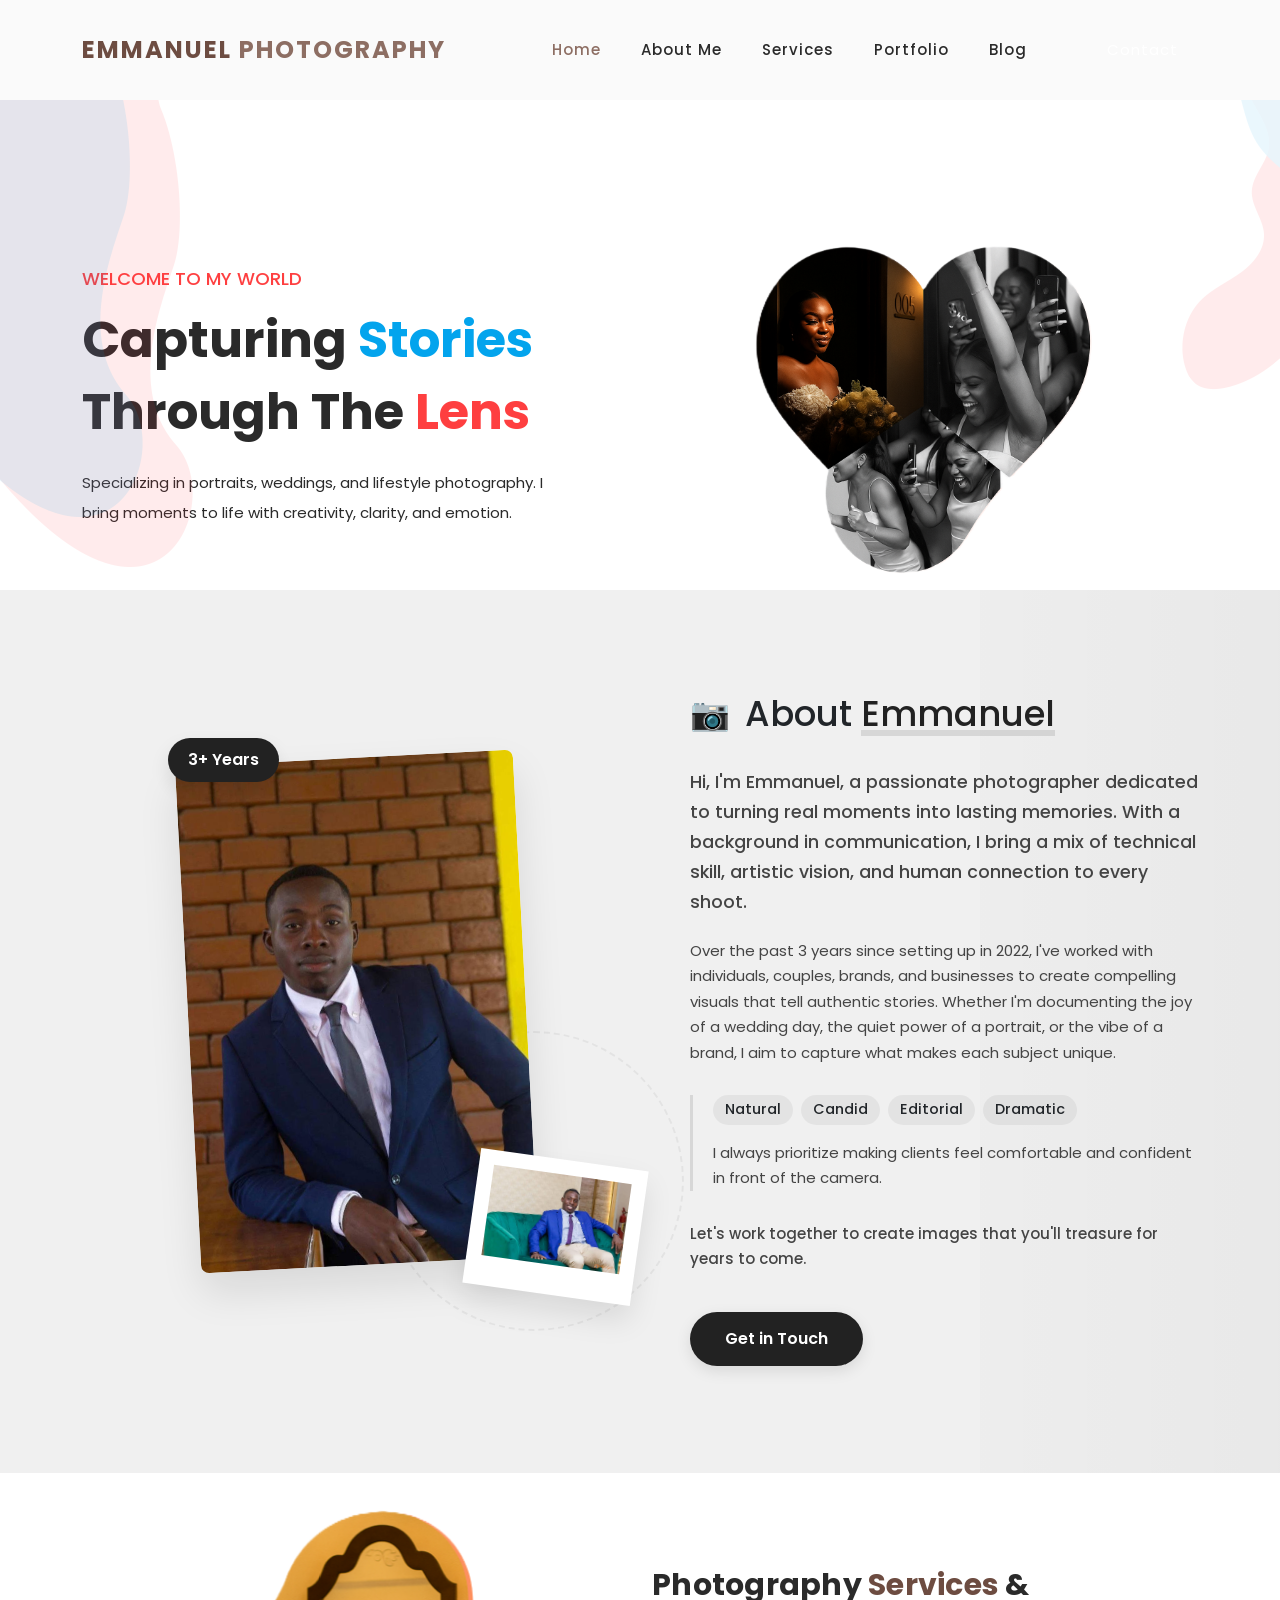
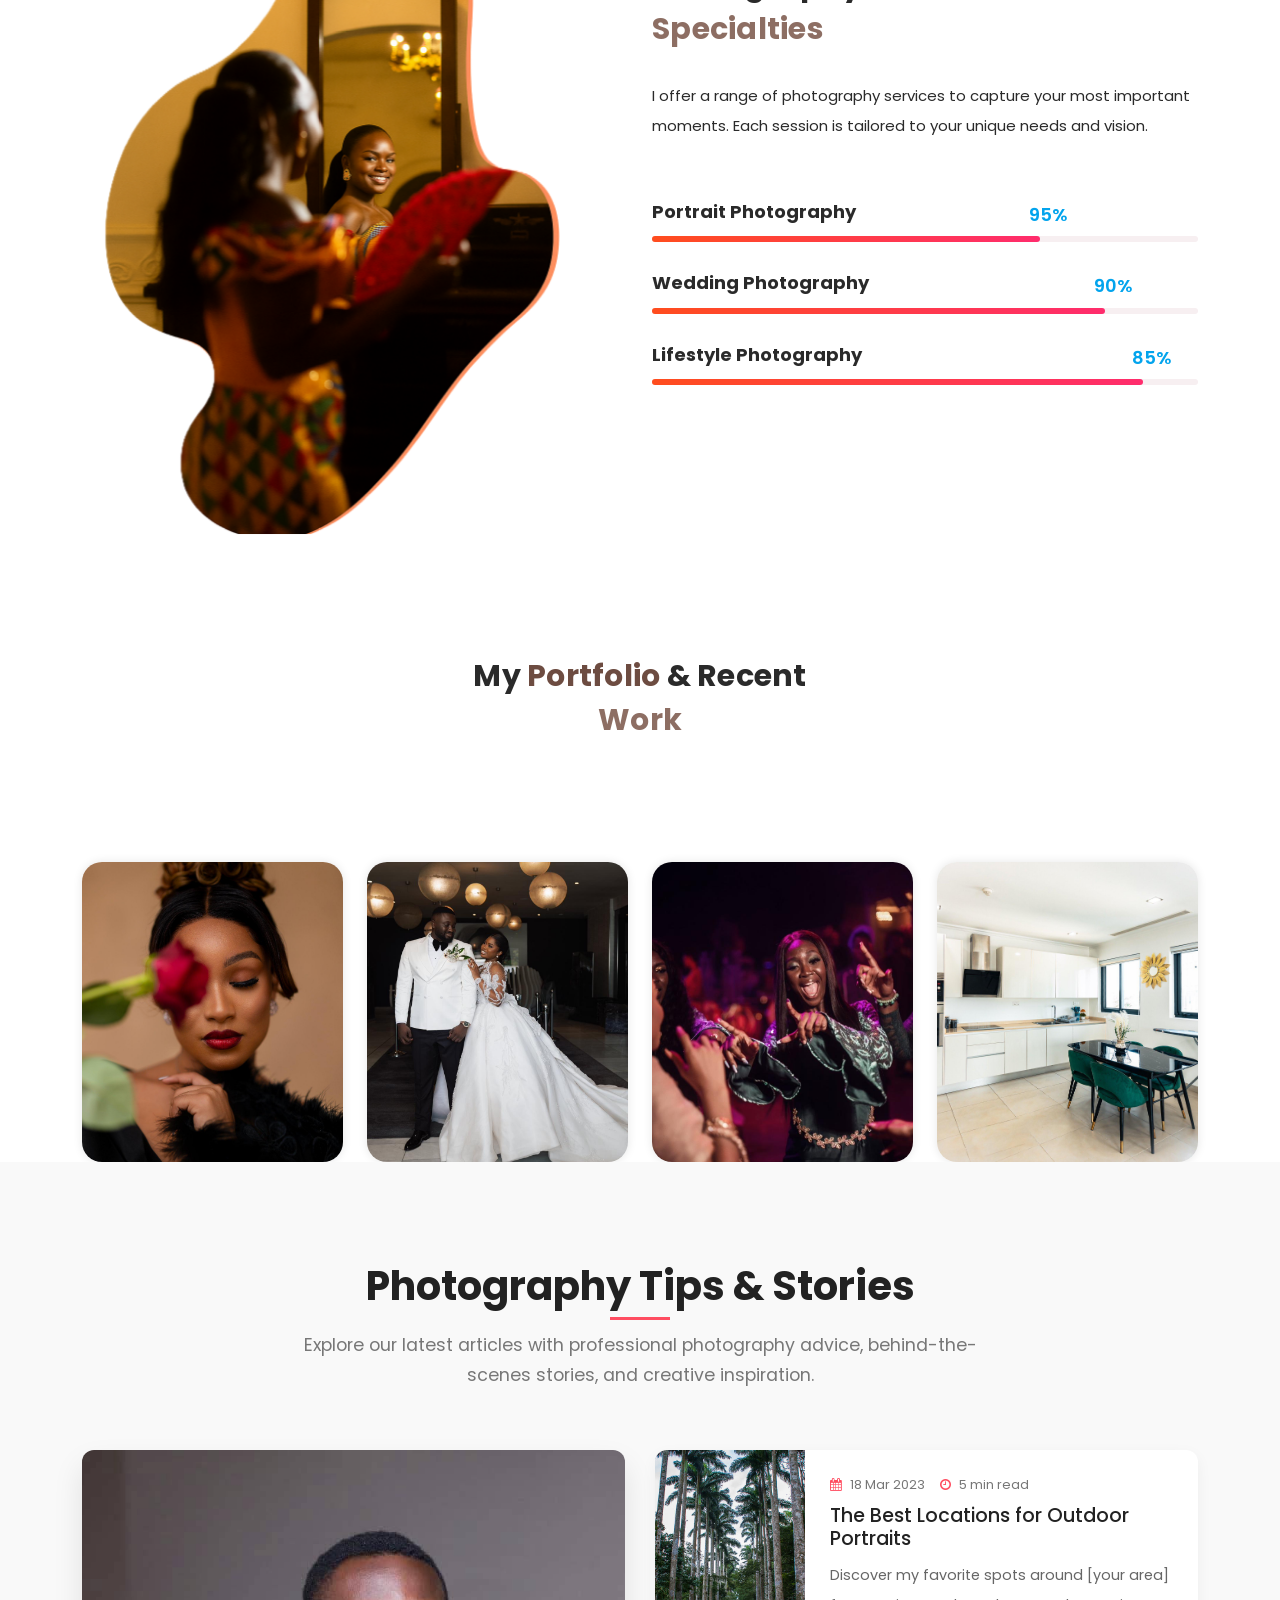
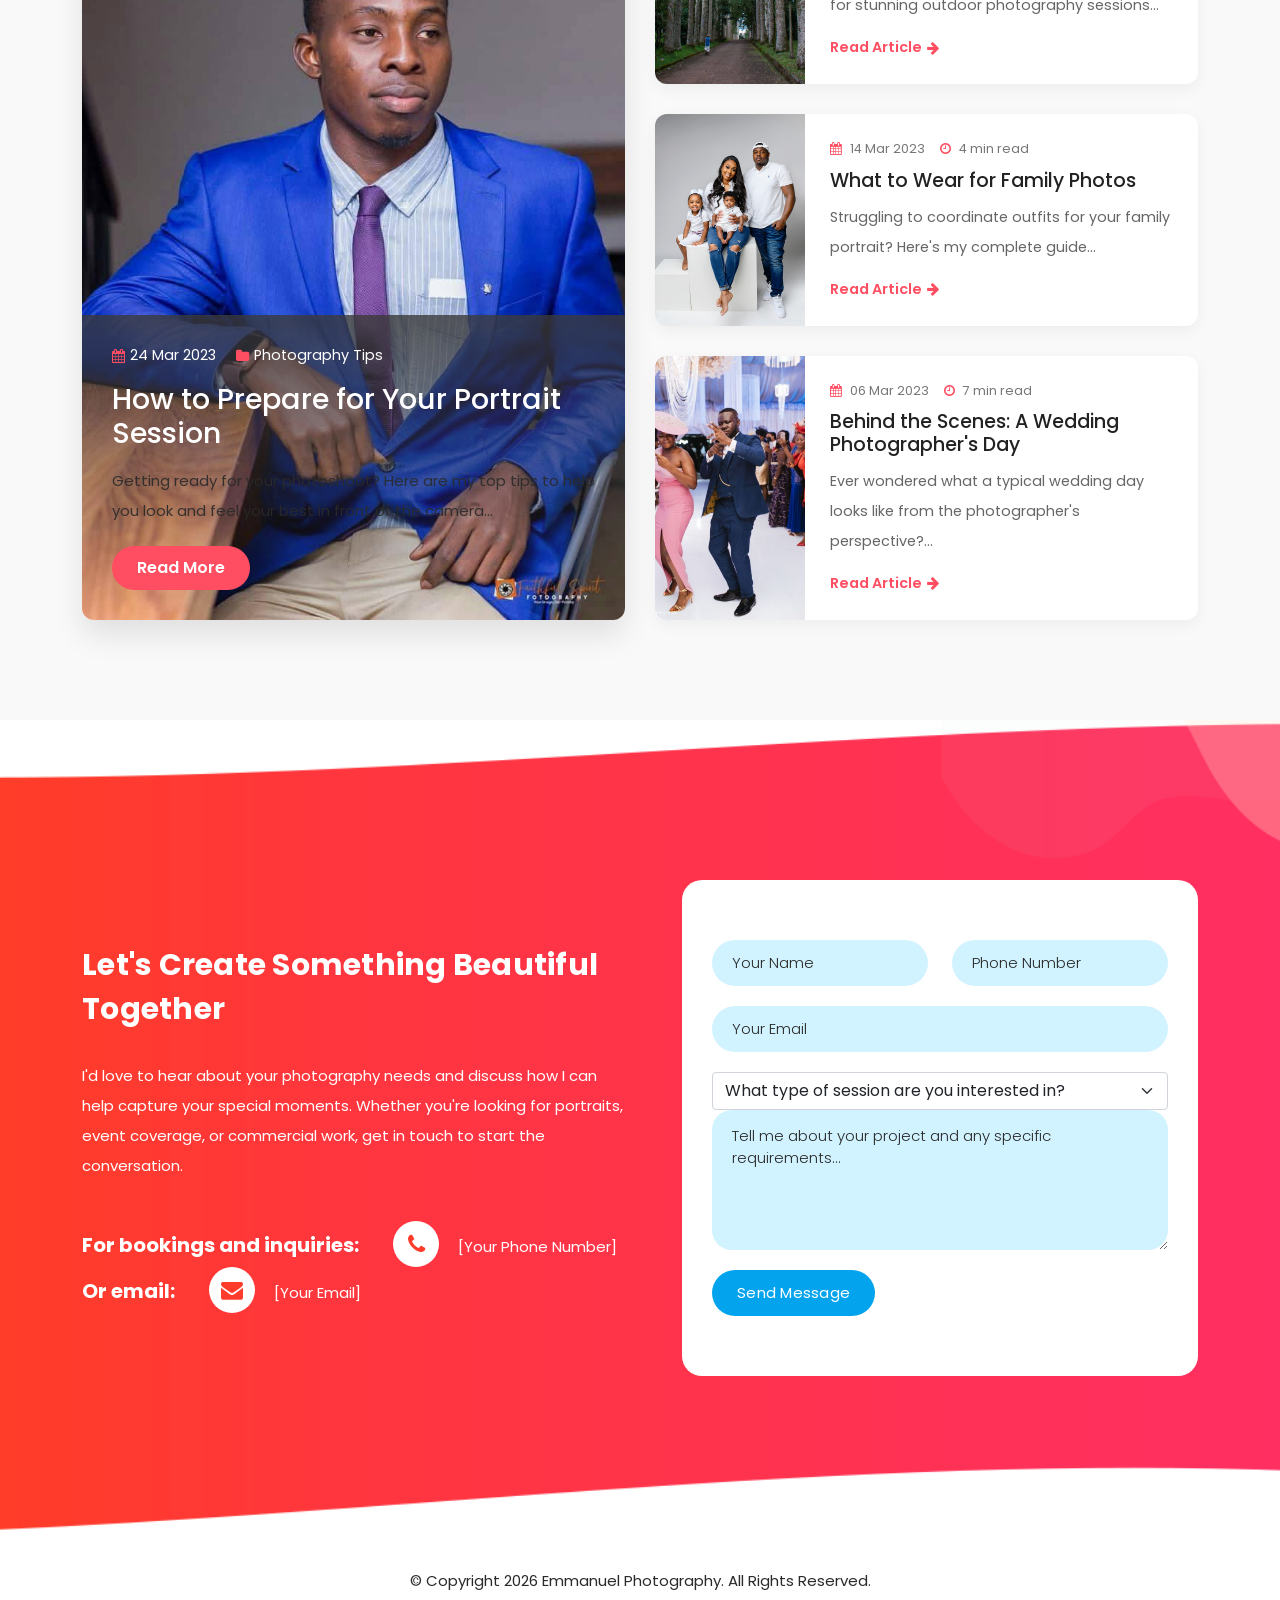
==== commit dac4a809: "initial" ====
--- a/index.html
+++ b/index.html
@@ -98,74 +98,66 @@
     </div>
   </div>
 
-  <div id="about" class="about-us section">
-    <div class="container">
-      <div class="row">
-        <div class="col-lg-4">
-          <div class="left-image wow fadeIn" data-wow-duration="1s" data-wow-delay="0.2s">
-            <img src="assets/images/about-photographer.jpg" alt="Emmanuel the photographer">
-          </div>
-        </div>
-        <div class="col-lg-8 align-self-center">
-          <div class="about-content">
-            <h2>About Me</h2>
-            <p>Hi, I'm Emmanuel, a passionate photographer dedicated to turning real moments into lasting memories. With a background in communication, I bring a mix of technical skill, artistic vision, and human connection to every shoot.</p>
-            <p>Over the past 3 years since setting up in 2022, I've worked with individuals, couples, brands, and businesses to create compelling visuals that tell authentic stories. Whether I'm documenting the joy of a wedding day, the quiet power of a portrait, or the vibe of a brand, I aim to capture what makes each subject unique.</p>
-            <p>My style is natural, candid, editorial and dramatic, and I always prioritize making clients feel comfortable and confident in front of the camera.</p>
-            <p>Let's work together to create images that you'll treasure for years to come.</p>
-          </div>
-          <!-- <div class="services">
-            <div class="row">
-              <div class="col-lg-6">
-                <div class="item wow fadeIn" data-wow-duration="1s" data-wow-delay="0.5s">
-                  <div class="icon">
-                    <img src="assets/images/camera-icon.png" alt="camera icon">
-                  </div>
-                  <div class="right-text">
-                    <h4>My Approach</h4>
-                    <p>Authentic storytelling through natural, candid photography that captures real emotions.</p>
-                  </div>
-                </div>
-              </div>
-              <div class="col-lg-6">
-                <div class="item wow fadeIn" data-wow-duration="1s" data-wow-delay="0.7s">
-                  <div class="icon">
-                    <img src="assets/images/experience-icon.png" alt="experience icon">
-                  </div>
-                  <div class="right-text">
-                    <h4>Experience</h4>
-                    <p>3+ years of professional photography experience since 2022.</p>
-                  </div>
-                </div>
-              </div>
-              <div class="col-lg-6">
-                <div class="item wow fadeIn" data-wow-duration="1s" data-wow-delay="0.9s">
-                  <div class="icon">
-                    <img src="assets/images/gear-icon.png" alt="camera gear icon">
-                  </div>
-                  <div class="right-text">
-                    <h4>My Style</h4>
-                    <p>Natural, candid, editorial and dramatic photography that tells your unique story.</p>
-                  </div>
-                </div>
-              </div>
-              <div class="col-lg-6">
-                <div class="item wow fadeIn" data-wow-duration="1s" data-wow-delay="1.1s">
-                  <div class="icon">
-                    <img src="assets/images/passion-icon.png" alt="heart icon">
-                  </div>
-                  <div class="right-text">
-                    <h4>My Passion</h4>
-                    <p>Creating images that you'll treasure for years to come.</p>
-                  </div>
-                </div>
-              </div>
-            </div>
-          </div> -->
-        </div>
-      </div>
-    </div>
-  </div>
+
+
+<div id="about" class="about-section">
+  <!-- Background Elements -->
+  <div class="photography-elements">
+    <div class="aperture-ring"></div>
+    <div class="light-leak"></div>
+  </div>
+
+  <div class="container">
+    <div class="about-grid">
+      <!-- Image Column with Creative Positioning -->
+      <div class="image-column">
+        <div class="image-composition">
+          <img src="assets/images/about-photographer.jpg" alt="Emmanuel the photographer" class="main-image">
+          <div class="image-frame"></div>
+          <div class="floating-polaroid">
+            <img src="assets/images/sample-work.jpg" alt="Sample work">
+          </div>
+          <div class="experience-badge">
+            <span>3+ Years</span>
+          </div>
+        </div>
+      </div>
+
+      <!-- Content Column -->
+      <div class="content-column">
+        <div class="section-header">
+          <div class="section-icon">📷</div>
+          <h2>About <span class="highlight">Emmanuel</span></h2>
+        </div>
+
+        <div class="about-text">
+          <p class="lead">Hi, I'm Emmanuel, a passionate photographer dedicated to turning real moments into lasting memories. With a background in communication, I bring a mix of technical skill, artistic vision, and human connection to every shoot.</p>
+          
+          <p>Over the past 3 years since setting up in 2022, I've worked with individuals, couples, brands, and businesses to create compelling visuals that tell authentic stories. Whether I'm documenting the joy of a wedding day, the quiet power of a portrait, or the vibe of a brand, I aim to capture what makes each subject unique.</p>
+          
+          <div class="style-highlight">
+            <div class="style-tags">
+              <span>Natural</span>
+              <span>Candid</span>
+              <span>Editorial</span>
+              <span>Dramatic</span>
+            </div>
+            <p>I always prioritize making clients feel comfortable and confident in front of the camera.</p>
+          </div>
+          
+          <p class="closing">Let's work together to create images that you'll treasure for years to come.</p>
+        </div>
+
+        <div class="cta-wrapper">
+          <a href="#contact" class="cta-button">
+            <span>Get in Touch</span>
+            <div class="button-flash"></div>
+          </a>
+        </div>
+      </div>
+    </div>
+  </div>
+</div>
 
   <div id="services" class="our-services section">
     <div class="container">
@@ -289,7 +281,7 @@
         <div class="post-content">
           <div class="post-meta">
             <span><i class="fa fa-calendar"></i> 24 Mar 2023</span>
-            <span><i class="fa fa-user"></i> [Your Name]</span>
+            <!-- <span><i class="fa fa-user"></i> [Your Name]</span> -->
             <span><i class="fa fa-folder"></i> Photography Tips</span>
           </div>
           <h3>How to Prepare for Your Portrait Session</h3>
--- a/assets/css/templatemo-space-dynamic.css
+++ b/assets/css/templatemo-space-dynamic.css
@@ -927,46 +927,284 @@
 About Us Style
 --------------------------------------------- 
 */
-
-#about {
-  margin-top: 120px;
-}
-
-.about-us {
-  background-image: url(../images/about-bg.png);
-  background-repeat: no-repeat;
-  background-position: center center;
-  background-size: cover;
-  padding: 140px 0px 120px 0px;
-}
-
-.about-us .left-image {
-  margin-right: 45px;
-}
-
-.about-us .services .item {
-  margin-bottom: 10px;
-}
-
-.about-us .services .item .icon {
-  float: left;
-  margin-right: 25px;
-}
-
-.about-us .services .item .icon img {
-  max-width: 70px;
-}
-
-.about-us .services .item h4 {
-  color: #fff;
-  font-size: 20px;
-  font-weight: 700;
-  margin-bottom: 12px;
-}
-
-.about-us .services .item p {
-  color: #fff;
-}
+/* About Section Styles */
+
+
+/* Modern About Section with Creative Image Placement */
+.about-section {
+  padding: 100px 0;
+  background-color: #f0f0f0;
+  position: relative;
+  overflow: hidden;
+}
+
+.photography-elements {
+  position: absolute;
+  top: 0;
+  left: 0;
+  width: 100%;
+  height: 100%;
+  pointer-events: none;
+  z-index: 0;
+}
+
+.aperture-ring {
+  position: absolute;
+  top: 50%;
+  left: 30%;
+  width: 300px;
+  height: 300px;
+  border: 2px dashed rgba(0,0,0,0.05);
+  border-radius: 50%;
+  animation: aperture-spin 20s infinite linear;
+}
+
+@keyframes aperture-spin {
+  from { transform: translate(-50%, -50%) rotate(0deg); }
+  to { transform: translate(-50%, -50%) rotate(360deg); }
+}
+
+.light-leak {
+  position: absolute;
+  top: 0;
+  right: 0;
+  width: 300px;
+  height: 100%;
+  background: linear-gradient(90deg, rgba(0,0,0,0.01) 0%, rgba(0,0,0,0.03) 100%);
+  animation: light-flicker 12s infinite alternate;
+}
+
+/* Creative Image Composition */
+.about-grid {
+  display: grid;
+  grid-template-columns: 1fr 1fr;
+  gap: 60px;
+  align-items: center;
+  position: relative;
+  z-index: 1;
+}
+
+.image-column {
+  position: relative;
+  height: 80%;
+}
+
+.image-composition {
+  position: relative;
+  width: 80%;
+  max-width: 500px;
+  margin-left: auto;
+}
+
+.main-image {
+  width: 80%;
+  border-radius: 8px;
+  box-shadow: 0 20px 40px rgba(0,0,0,0.1);
+  transform: rotate(-3deg);
+  transition: transform 0.5s ease;
+  position: relative;
+  z-index: 2;
+}
+
+.image-composition:hover .main-image {
+  transform: rotate(0deg);
+}
+/* 
+.image-frame {
+  position: absolute;
+  top: -20px;
+  left: -20px;
+  right: 20px;
+  bottom: 20px;
+  border: 1px solid rgba(0,0,0,0.1);
+  border-radius: 8px;
+  z-index: 1;
+  transition: all 0.5s ease;
+} */
+
+.image-composition:hover .image-frame {
+  top: -15px;
+  left: -15px;
+  right: 15px;
+  bottom: 15px;
+}
+
+.floating-polaroid {
+  position: absolute;
+  bottom: -30px;
+  right: -30px;
+  width: 40%;
+  padding: 15px 15px 30px 15px;
+  background: white;
+  box-shadow: 0 15px 30px rgba(0,0,0,0.1);
+  transform: rotate(8deg);
+  z-index: 3;
+  transition: all 0.5s ease;
+}
+
+.floating-polaroid img {
+  width: 100%;
+  display: block;
+}
+
+.image-composition:hover .floating-polaroid {
+  transform: rotate(5deg) translateY(-10px);
+}
+
+.experience-badge {
+  position: absolute;
+  top: -20px;
+  left: -20px;
+  background: #222;
+  color: white;
+  padding: 10px 20px;
+  border-radius: 30px;
+  font-weight: 600;
+  box-shadow: 0 10px 20px rgba(0,0,0,0.1);
+  z-index: 4;
+  animation: badge-bounce 3s infinite;
+}
+
+@keyframes badge-bounce {
+  0%, 100% { transform: translateY(0); }
+  50% { transform: translateY(-5px); }
+}
+
+/* Content Styling */
+.content-column {
+  padding-left: 20px;
+}
+
+.section-header {
+  display: flex;
+  align-items: center;
+  margin-bottom: 30px;
+}
+
+.section-icon {
+  font-size: 2rem;
+  margin-right: 15px;
+}
+
+.section-header h2 {
+  font-size: 2.2rem;
+  margin: 0;
+}
+
+.highlight {
+  color: #222;
+  position: relative;
+}
+
+.highlight::after {
+  content: '';
+  position: absolute;
+  bottom: 2px;
+  left: 0;
+  width: 100%;
+  height: 6px;
+  background: rgba(0,0,0,0.1);
+  z-index: -1;
+}
+
+.about-text p {
+  margin-bottom: 20px;
+  line-height: 1.7;
+  color: #444;
+}
+
+.lead {
+  font-size: 1.1rem;
+  font-weight: 500;
+}
+
+.style-highlight {
+  margin: 30px 0;
+  padding-left: 20px;
+  border-left: 3px solid rgba(0,0,0,0.1);
+}
+
+.style-tags {
+  display: flex;
+  flex-wrap: wrap;
+  gap: 8px;
+  margin-bottom: 15px;
+}
+
+.style-tags span {
+  background: rgba(0,0,0,0.05);
+  padding: 4px 12px;
+  border-radius: 20px;
+  font-size: 0.9rem;
+  font-weight: 500;
+}
+
+.closing {
+  font-weight: 500;
+}
+
+/* CTA Button */
+.cta-wrapper {
+  margin-top: 40px;
+}
+
+.cta-button {
+  display: inline-block;
+  position: relative;
+  background: #222;
+  color: white;
+  padding: 15px 35px;
+  border-radius: 30px;
+  font-weight: 600;
+  overflow: hidden;
+  box-shadow: 0 5px 15px rgba(0,0,0,0.1);
+}
+
+.button-flash {
+  position: absolute;
+  top: 0;
+  left: 0;
+  width: 100%;
+  height: 100%;
+  background: rgba(255,255,255,0.2);
+  transform: translateX(-100%);
+  transition: transform 0.3s ease;
+}
+
+.cta-button:hover .button-flash {
+  transform: translateX(100%);
+}
+
+/* Responsive Design */
+@media (max-width: 992px) {
+  .about-grid {
+    grid-template-columns: 1fr;
+    gap: 40px;
+  }
+  
+  .image-composition {
+    max-width: 400px;
+    margin: 0 auto;
+  }
+  
+  .content-column {
+    padding-left: 0;
+  }
+}
+
+@media (max-width: 576px) {
+  .floating-polaroid {
+    width: 30%;
+    right: -10px;
+  }
+  
+  .experience-badge {
+    top: -10px;
+    left: -10px;
+  }
+}
+
+
 
 
 /* 
@@ -1219,7 +1457,7 @@
 
 .featured-post img {
   width: 100%;
-  height: 400px;
+  height: 100%;
   object-fit: cover;
   transition: transform 0.5s ease;
 }
@@ -1233,7 +1471,7 @@
   bottom: 0;
   left: 0;
   right: 0;
-  background: linear-gradient(to top, rgba(0,0,0,0.8), transparent);
+  background: linear-gradient(to bottom, rgba(58, 58, 58, 0.8), transparent);
   padding: 30px;
   color: white;
 }
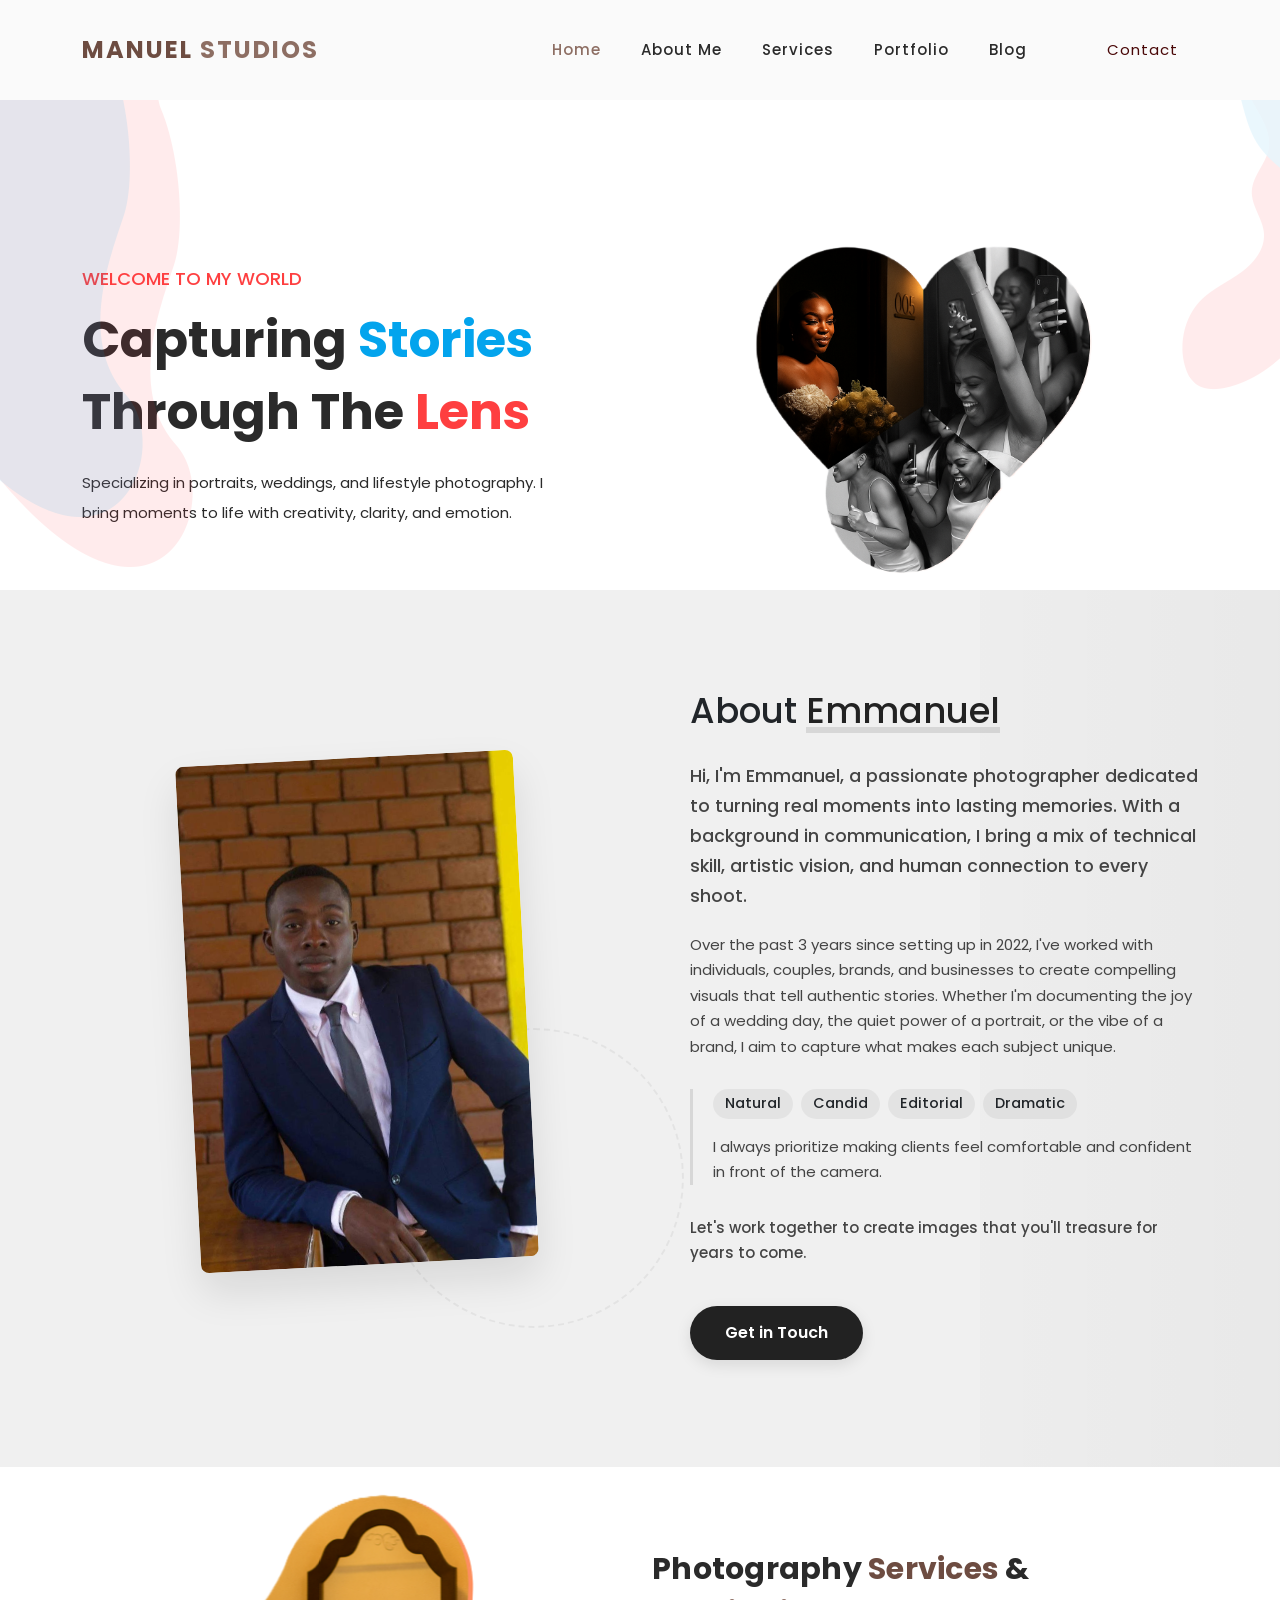
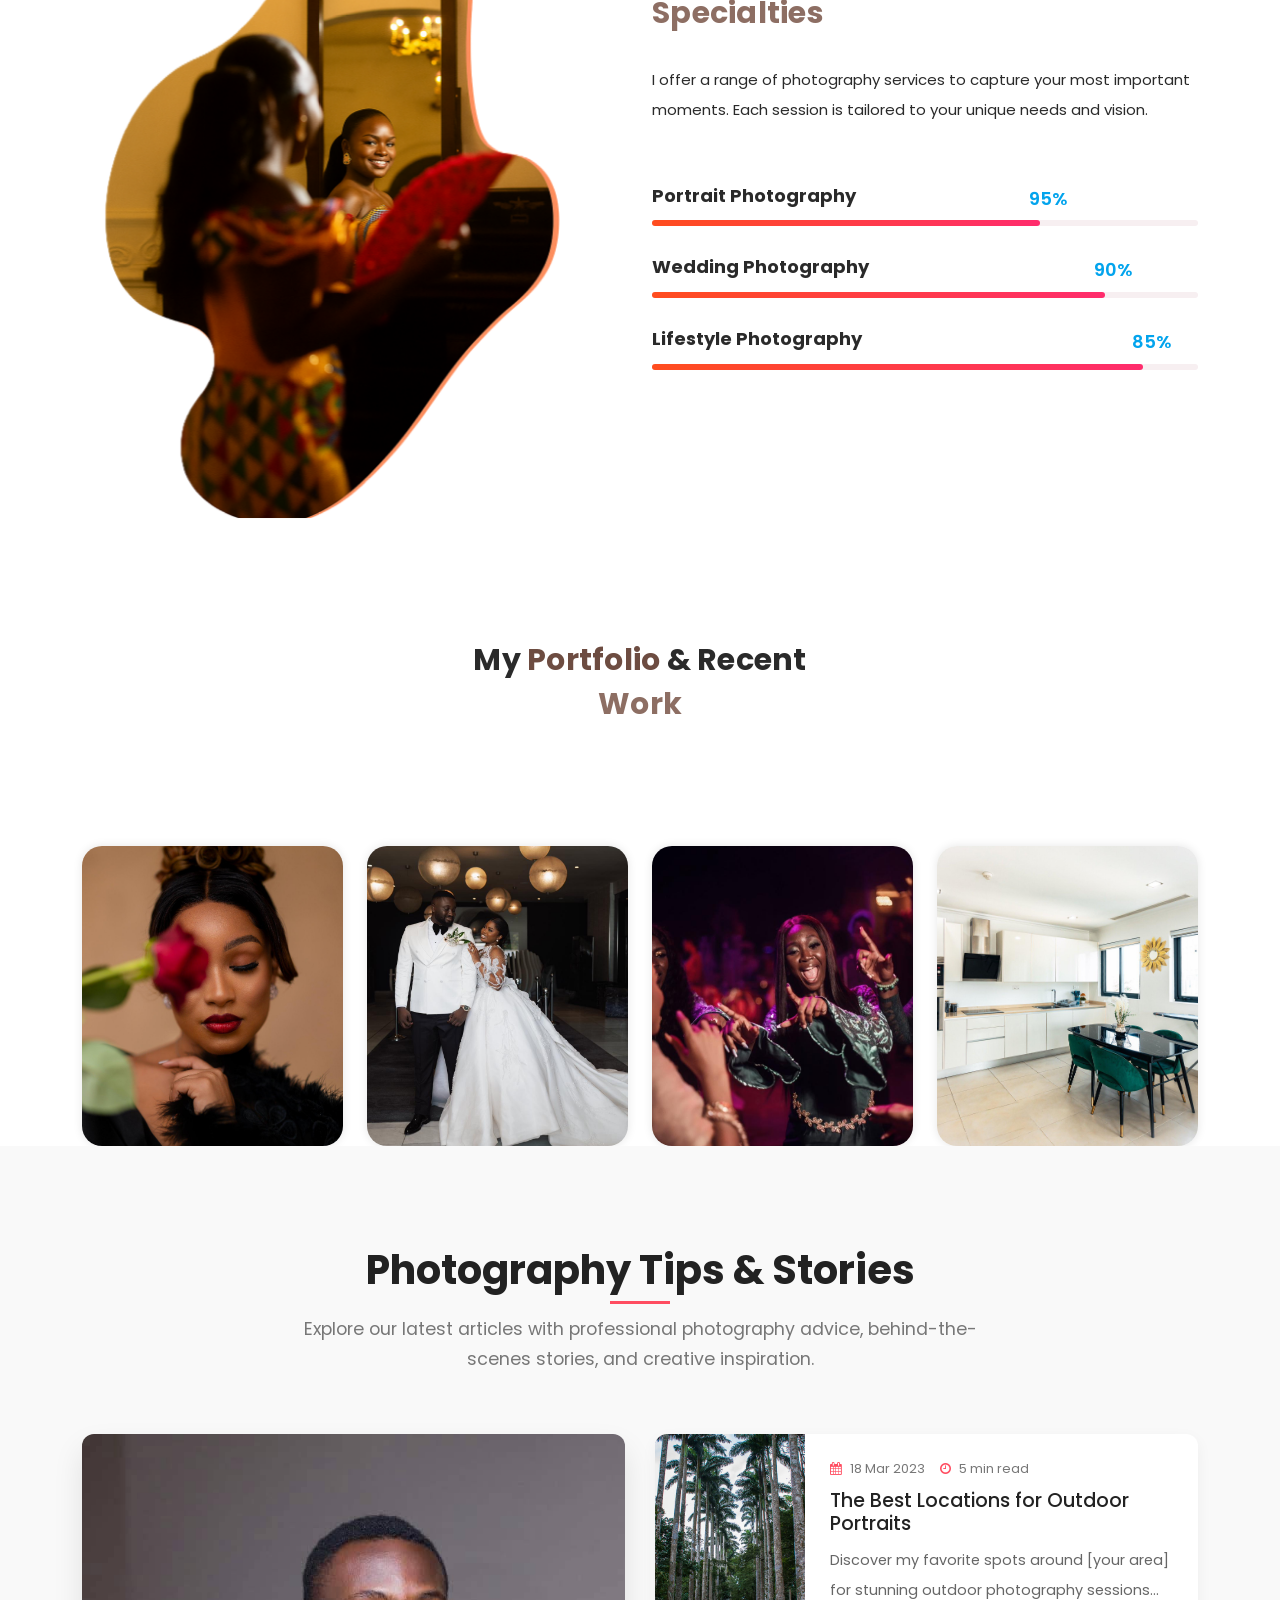
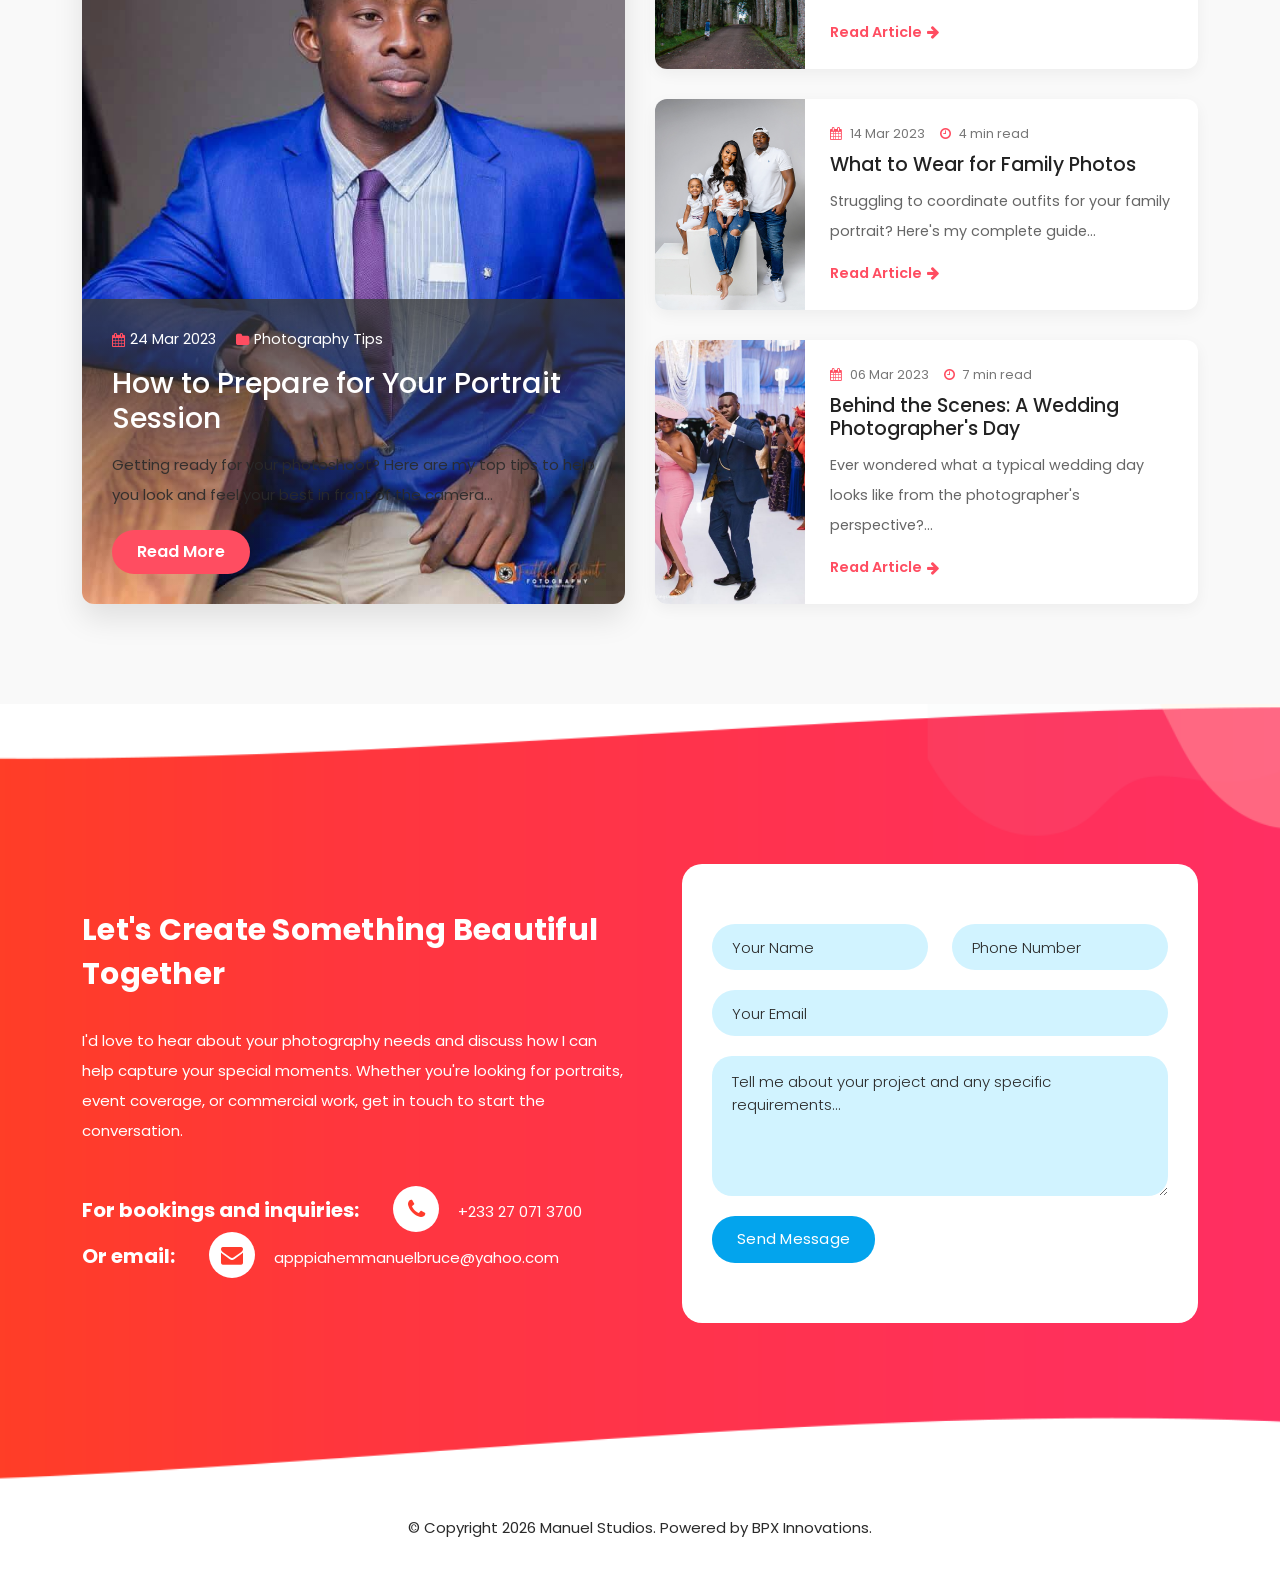
==== commit 83ad6127: "final" ====
--- a/index.html
+++ b/index.html
@@ -44,7 +44,7 @@
           <nav class="main-nav">
             <!-- ***** Logo Start ***** -->
             <a href="index.html" class="logo">
-              <h4>Emmanuel <span>Photography</span></h4>
+              <h4>Manuel <span>Studios</span></h4>
             </a>
             <!-- ***** Logo End ***** -->
             <!-- ***** Menu Start ***** -->
@@ -114,19 +114,19 @@
         <div class="image-composition">
           <img src="assets/images/about-photographer.jpg" alt="Emmanuel the photographer" class="main-image">
           <div class="image-frame"></div>
-          <div class="floating-polaroid">
+          <!-- <div class="floating-polaroid">
             <img src="assets/images/sample-work.jpg" alt="Sample work">
-          </div>
-          <div class="experience-badge">
+          </div> -->
+          <!-- <div class="experience-badge">
             <span>3+ Years</span>
-          </div>
+          </div> -->
         </div>
       </div>
 
       <!-- Content Column -->
       <div class="content-column">
         <div class="section-header">
-          <div class="section-icon">📷</div>
+          <!-- <div class="section-icon">📷</div> -->
           <h2>About <span class="highlight">Emmanuel</span></h2>
         </div>
 
@@ -347,8 +347,8 @@
             <h2>Let's Create Something Beautiful Together</h2>
             <p>I'd love to hear about your photography needs and discuss how I can help capture your special moments. Whether you're looking for portraits, event coverage, or commercial work, get in touch to start the conversation.</p>
             <div class="phone-info">
-              <h4>For bookings and inquiries: <span><i class="fa fa-phone"></i> <a href="#">[Your Phone Number]</a></span></h4>
-              <h4>Or email: <span><i class="fa fa-envelope"></i> <a href="#">[Your Email]</a></span></h4>
+              <h4>For bookings and inquiries: <span><i class="fa fa-phone"></i> <a href="#">+233 27 071 3700</a></span></h4>
+              <h4>Or email: <span><i class="fa fa-envelope"></i> <a href="#">apppiahemmanuelbruce@yahoo.com</a></span></h4>
             </div>
           </div>
         </div>
@@ -370,7 +370,7 @@
                   <input type="text" name="email" id="email" pattern="[^ @]*@[^ @]*" placeholder="Your Email" required="">
                 </fieldset>
               </div>
-              <div class="col-lg-12">
+              <!-- <div class="col-lg-12">
                 <fieldset>
                   <select name="service" id="service" class="form-select">
                     <option value="">What type of session are you interested in?</option>
@@ -382,7 +382,7 @@
                     <option value="other">Other</option>
                   </select>
                 </fieldset>
-              </div>
+              </div> -->
               <div class="col-lg-12">
                 <fieldset>
                   <textarea name="message" type="text" class="form-control" id="message" placeholder="Tell me about your project and any specific requirements..." required=""></textarea>  
@@ -407,7 +407,7 @@
     <div class="container">
       <div class="row">
         <div class="col-lg-12 wow fadeIn" data-wow-duration="1s" data-wow-delay="0.25s">
-          <p>© Copyright <script>document.write(new Date().getFullYear())</script> Emmanuel Photography. All Rights Reserved.</p>
+          <p>© Copyright <script>document.write(new Date().getFullYear())</script> Manuel Studios. Powered by BPX Innovations.</p>
           <!-- <div class="social-links">
             <a href="#"><i class="fa fa-instagram"></i></a>
             <a href="#"><i class="fa fa-facebook"></i></a>
--- a/assets/css/templatemo-space-dynamic.css
+++ b/assets/css/templatemo-space-dynamic.css
@@ -1,9 +1,6 @@
 /* 
-
 TemplateMo 562 Space Dynamic
-
 https://templatemo.com/tm-562-space-dynamic
-
 */
 
 /* ---------------------------------------------
@@ -21,14 +18,15 @@
 10. preloader
 11. search
 12. portfolio
-
 --------------------------------------------- */
+
 /* 
 ---------------------------------------------
 font & reset css
 --------------------------------------------- 
 */
 @import url('https://fonts.googleapis.com/css2?family=Poppins:wght@100;200;300;400;500;600;700;800;900&display=swap');
+
 /* 
 ---------------------------------------------
 reset
@@ -52,7 +50,6 @@
 }
 
 /* ---- .grid-item ---- */
-
 .grid-sizer,
 .grid-item {
   width: 50%;
@@ -156,6 +153,23 @@
   color: #fff;
 }
 
+/* Base font size adjustment for responsive design */
+html {
+  font-size: 100%;
+}
+
+@media (max-width: 768px) {
+  html {
+    font-size: 90%;
+  }
+}
+
+@media (max-width: 480px) {
+  html {
+    font-size: 85%;
+  }
+}
+
 @media (max-width: 991px) {
   html, body {
     overflow-x: hidden;
@@ -174,6 +188,12 @@
 
 .page-section {
   margin-top: 120px;
+}
+
+@media (max-width: 767px) {
+  .page-section {
+    margin-top: 80px;
+  }
 }
 
 .section-heading h2 {
@@ -185,6 +205,13 @@
   position: relative;
   z-index: 2;
   line-height: 44px;
+}
+
+@media (max-width: 767px) {
+  .section-heading h2 {
+    font-size: 26px;
+    line-height: 36px;
+  }
 }
 
 .section-heading h2 em {
@@ -213,7 +240,7 @@
   background-color: #8d6e63;
   font-size: 15px;
   font-weight: 400;
-  color: #fff;
+  color: #651515;
   text-transform: capitalize;
   padding: 12px 25px;
   border-radius: 23px;
@@ -232,12 +259,20 @@
   letter-spacing: 0.25px;
 }
 
+@media (max-width: 767px) {
+  .main-blue-button a,
+  .main-red-button a,
+  .main-white-button a {
+    padding: 10px 20px;
+    font-size: 14px;
+  }
+}
+
 /* 
 ---------------------------------------------
 header
 --------------------------------------------- 
 */
-
 .background-header {
   background-color: #fff!important;
   height: 80px!important;
@@ -344,7 +379,7 @@
 
 .header-area .main-nav .nav li:last-child a ,
 .background-header .main-nav .nav li:last-child a {
-  color: #fff !important;
+  color: #490707 !important;
   padding: 0px 20px;
   font-weight: 400;
 }
@@ -630,7 +665,7 @@
   .header-area {
     background-color: #f7f7f7;
     padding: 0px 15px;
-    height: 100px;
+    height: 80px;
     box-shadow: none;
     text-align: center;
   }
@@ -638,10 +673,13 @@
     padding: 0px;
   }
   .header-area .logo {
-    margin-left: 30px;
+    margin-left: 15px;
+    font-size: 20px;
   }
   .header-area .menu-trigger {
     display: block !important;
+    top: 20px;
+    right: 20px;
   }
   .header-area .main-nav {
     overflow: hidden;
@@ -655,6 +693,7 @@
     -o-transition: all 0s ease 0s;
     transition: all 0s ease 0s;
     margin-left: 0px;
+    margin-top: 60px;
   }
   .background-header .nav {
     margin-top: 80px;
@@ -673,8 +712,8 @@
     padding-right: 0px !important;
   }
   .header-area .main-nav .nav li a {
-    height: 50px !important;
-    line-height: 50px !important;
+    height: 45px !important;
+    line-height: 45px !important;
     padding: 0px !important;
     border: none !important;
     background: #f7f7f7 !important;
@@ -920,7 +959,65 @@
   color: #fff;
 }
 
-
+/* Banner Responsive Styles */
+@media (max-width: 1200px) {
+  .main-banner {
+    padding-top: 180px;
+  }
+  
+  .main-banner .left-content h2 {
+    font-size: 42px;
+    line-height: 60px;
+  }
+}
+
+@media (max-width: 992px) {
+  .main-banner {
+    padding-top: 150px;
+    text-align: center;
+  }
+  
+  .main-banner .left-content {
+    margin-right: 0px;
+    margin-bottom: 30px;
+    margin-top: -50px;
+  }
+  
+  .main-banner .left-content h2 {
+    font-size: 36px;
+    line-height: 50px;
+  }
+  
+  .main-banner .left-content form,
+  .main-banner .left-content form input {
+    width: 100% !important;
+  }
+  
+  .main-banner:after,
+  .main-banner:before {
+    display: none;
+  }
+}
+
+@media (max-width: 576px) {
+  .main-banner {
+    padding-top: 120px;
+  }
+  
+  .main-banner .left-content h2 {
+    font-size: 28px;
+    line-height: 40px;
+  }
+  
+  .main-banner .left-content h6 {
+    font-size: 16px;
+  }
+  
+  .main-banner .left-content p {
+    font-size: 14px;
+    line-height: 24px;
+  }
+}
 
 /* 
 ---------------------------------------------
@@ -928,7 +1025,6 @@
 --------------------------------------------- 
 */
 /* About Section Styles */
-
 
 /* Modern About Section with Creative Image Placement */
 .about-section {
@@ -984,6 +1080,35 @@
   z-index: 1;
 }
 
+@media (max-width: 1200px) {
+  .about-grid {
+    gap: 40px;
+  }
+  
+  .image-composition {
+    width: 90%;
+  }
+}
+
+@media (max-width: 992px) {
+  .about-grid {
+    grid-template-columns: 1fr;
+  }
+  
+  .image-column {
+    order: 2;
+    margin-top: 40px;
+  }
+  
+  .content-column {
+    order: 1;
+  }
+  
+  .image-composition {
+    margin: 0 auto;
+  }
+}
+
 .image-column {
   position: relative;
   height: 80%;
@@ -1009,70 +1134,30 @@
 .image-composition:hover .main-image {
   transform: rotate(0deg);
 }
-/* 
-.image-frame {
-  position: absolute;
-  top: -20px;
-  left: -20px;
-  right: 20px;
-  bottom: 20px;
-  border: 1px solid rgba(0,0,0,0.1);
-  border-radius: 8px;
-  z-index: 1;
-  transition: all 0.5s ease;
-} */
-
-.image-composition:hover .image-frame {
-  top: -15px;
-  left: -15px;
-  right: 15px;
-  bottom: 15px;
-}
-
-.floating-polaroid {
-  position: absolute;
-  bottom: -30px;
-  right: -30px;
-  width: 40%;
-  padding: 15px 15px 30px 15px;
-  background: white;
-  box-shadow: 0 15px 30px rgba(0,0,0,0.1);
-  transform: rotate(8deg);
-  z-index: 3;
-  transition: all 0.5s ease;
-}
-
-.floating-polaroid img {
-  width: 100%;
-  display: block;
-}
-
-.image-composition:hover .floating-polaroid {
-  transform: rotate(5deg) translateY(-10px);
-}
-
-.experience-badge {
-  position: absolute;
-  top: -20px;
-  left: -20px;
-  background: #222;
-  color: white;
-  padding: 10px 20px;
-  border-radius: 30px;
-  font-weight: 600;
-  box-shadow: 0 10px 20px rgba(0,0,0,0.1);
-  z-index: 4;
-  animation: badge-bounce 3s infinite;
-}
-
-@keyframes badge-bounce {
-  0%, 100% { transform: translateY(0); }
-  50% { transform: translateY(-5px); }
-}
 
 /* Content Styling */
 .content-column {
   padding-left: 20px;
+}
+
+@media (max-width: 576px) {
+  .content-column {
+    padding-left: 0;
+  }
+  
+  .section-header h2 {
+    font-size: 1.8rem;
+  }
+  
+  .experience-badge {
+    font-size: 0.9rem;
+    padding: 8px 15px;
+  }
+  
+  .floating-polaroid {
+    width: 30%;
+    right: -10px;
+  }
 }
 
 .section-header {
@@ -1175,38 +1260,6 @@
   transform: translateX(100%);
 }
 
-/* Responsive Design */
-@media (max-width: 992px) {
-  .about-grid {
-    grid-template-columns: 1fr;
-    gap: 40px;
-  }
-  
-  .image-composition {
-    max-width: 400px;
-    margin: 0 auto;
-  }
-  
-  .content-column {
-    padding-left: 0;
-  }
-}
-
-@media (max-width: 576px) {
-  .floating-polaroid {
-    width: 30%;
-    right: -10px;
-  }
-  
-  .experience-badge {
-    top: -10px;
-    left: -10px;
-  }
-}
-
-
-
-
 /* 
 ---------------------------------------------
 Services Style
@@ -1214,8 +1267,8 @@
 */
 
 .our-services {
-  margin-top: 0px;
-  padding-top: 90px;
+  margin-top: 40px;
+  padding-top: 40px;
 }
 
 .our-services .left-image {
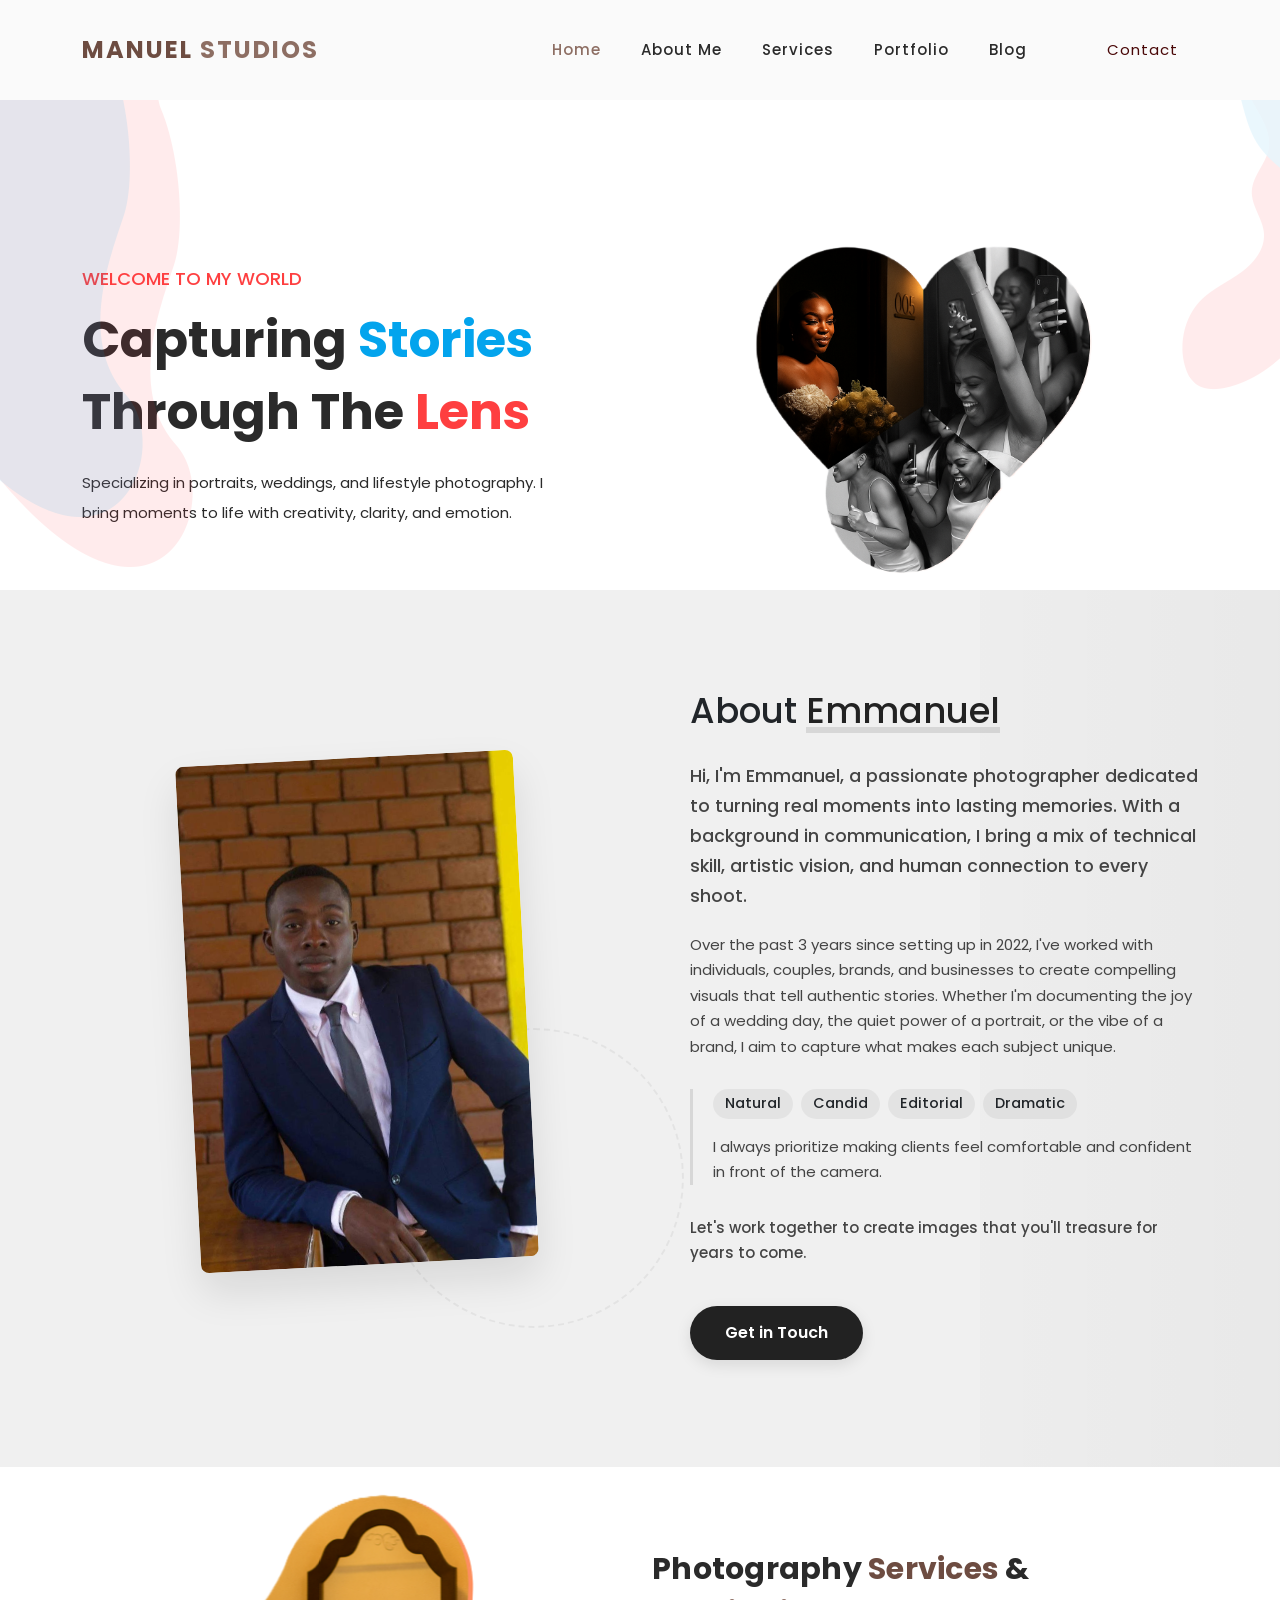
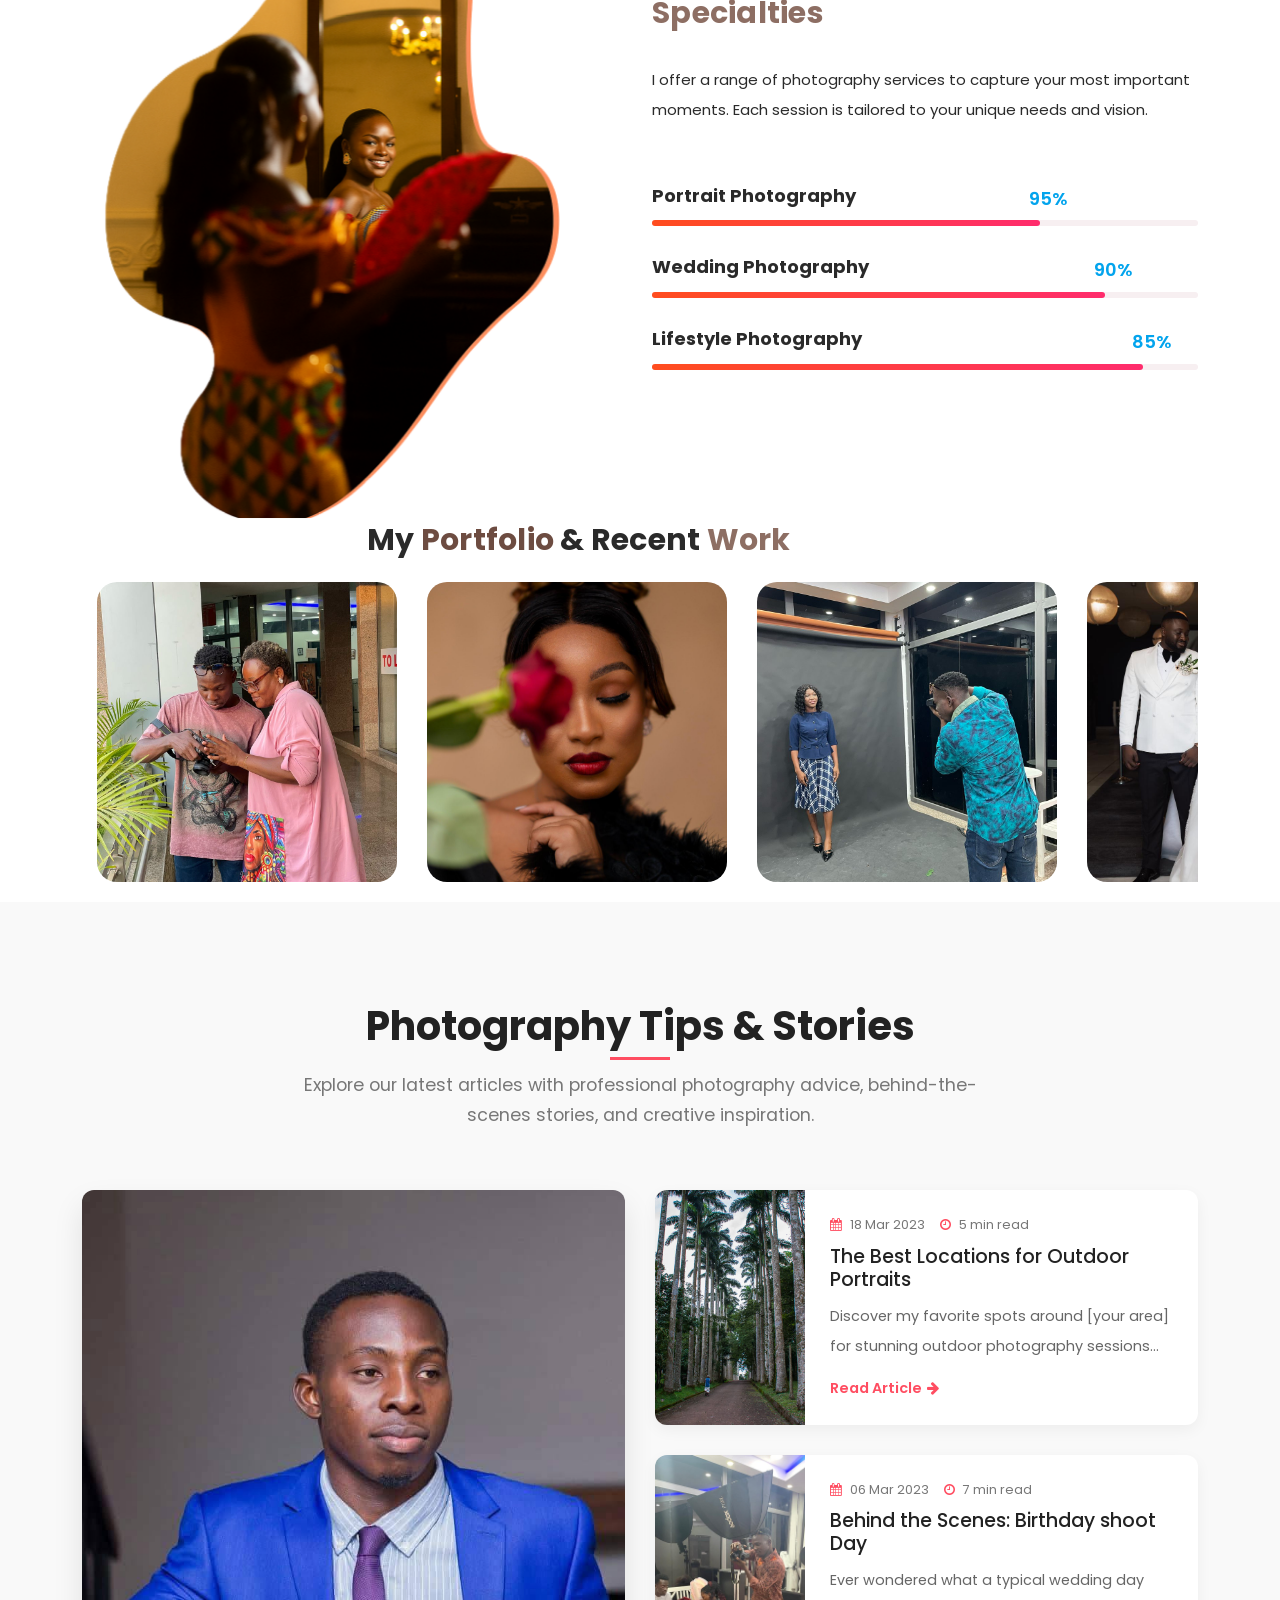
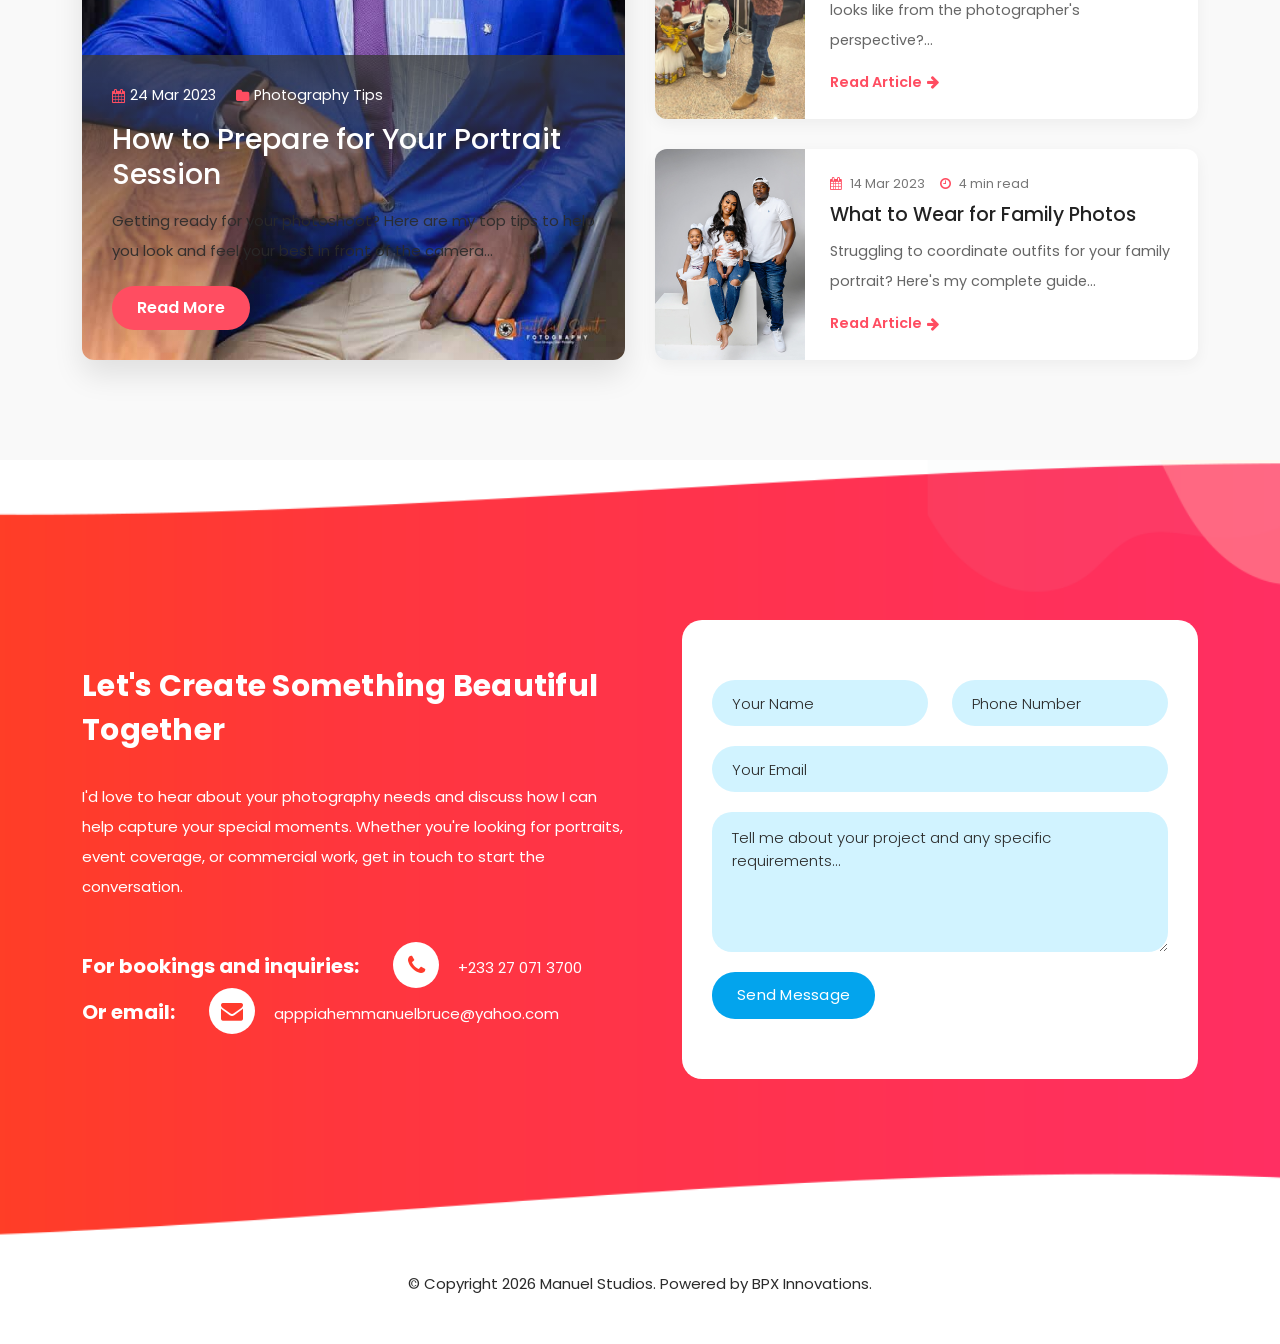
==== commit f4250501: "photos updates" ====
--- a/index.html
+++ b/index.html
@@ -203,71 +203,126 @@
     </div>
   </div>
 
-  <div id="portfolio" class="our-portfolio section">
-    <div class="container">
-      <div class="row">
-        <div class="col-lg-6 offset-lg-3">
-          <div class="section-heading  wow bounceIn" data-wow-duration="1s" data-wow-delay="0.2s">
-            <h2>My <em>Portfolio</em> &amp; Recent <span>Work</span></h2>
-          </div>
-        </div>
-      </div>
-      <div class="row">
-        <div class="col-lg-3 col-sm-6">
-          <a href="#">
-            <div class="item wow bounceInUp" data-wow-duration="1s" data-wow-delay="0.3s">
+<div id="portfolio" class="our-portfolio section">
+  <div class="container">
+    <div class="row">
+      <div class="col-lg-6 offset-lg-3">
+        <div class="section-heading wow bounceIn" data-wow-duration="1s" data-wow-delay="0.2s">
+          <h2>My <em>Portfolio</em> &amp; Recent <span>Work</span></h2>
+        </div>
+      </div>
+    </div>
+    
+    <!-- Horizontal Scrollable Portfolio -->
+    <div class="portfolio-scroll-container">
+      <div class="portfolio-scroll-wrapper">
+
+
+          <div class="portfolio-item wow bounceInUp" data-wow-duration="1s" data-wow-delay="0.4s">
+          <a href="#">
+            <div class="item">
+              <div class="showed-content">
+                  <img src="assets/images/portfolio-4.jpg" alt="Wedding photography">
+              
+              <!-- <div class="hidden-content">
+                  <h4>Weddings</h4>
+                <p>Emotional, timeless wedding photography to cherish forever.</p>
+              </div> -->
+              </div>
+            </div>
+          </a>
+        </div>
+        <!-- Item 1 -->
+        <div class="portfolio-item wow bounceInUp" data-wow-duration="1s" data-wow-delay="0.3s">
+          <a href="#">
+            <div class="item">
+              <div class="showed-content">
+                <img src="assets/images/portfolio-portrait.jpg" alt="Portrait photography">
+                <div class="hidden-content">
+                  <h4>Portraits</h4>
+                  <p>Beautiful individual and family portraits that capture personality.</p>
+                </div>
+              </div>
+            </div>
+          </a>
+        </div>
+        
+        <!-- Item 2 -->
+       
+
+         <!-- Item 3 -->
+        <div class="portfolio-item wow bounceInUp" data-wow-duration="1s" data-wow-delay="0.4s">
+          <a href="#">
+            <div class="item">
+              <div class="showed-content">
+                  <img src="assets/images/portfolio-5.jpg" alt="Wedding photography">
+              
+              <!-- <div class="hidden-content">
+                  <h4>Weddings</h4>
+                <p>Emotional, timeless wedding photography to cherish forever.</p>
+              </div> -->
+              </div>
+            </div>
+          </a>
+        </div>
+
+         <div class="portfolio-item wow bounceInUp" data-wow-duration="1s" data-wow-delay="0.4s">
+          <a href="#">
+            <div class="item">
+              <div class="showed-content">
+                <img src="assets/images/portfolio-wedding.jpg" alt="Wedding photography">
+                <div class="hidden-content">
+                  <h4>Weddings</h4>
+                  <p>Emotional, timeless wedding photography to cherish forever.</p>
+                </div>
+              </div>
+            </div>
+          </a>
+        </div>
+
+        <div class="portfolio-item wow bounceInUp" data-wow-duration="1s" data-wow-delay="0.4s">
+          <a href="#">
+            <div class="item">
+              <div class="showed-content">
+                  <img src="assets/images/portfolio-commercial.jpg" alt="Wedding photography">
+              
               <div class="hidden-content">
-                <h4>Portraits</h4>
-                <p>Beautiful individual and family portraits that capture personality.</p>
-              </div>
-              <div class="showed-content">
-                <img src="assets/images/portfolio-portrait.jpg" alt="Portrait photography">
-              </div>
-            </div>
-          </a>
-        </div>
-        <div class="col-lg-3 col-sm-6">
-          <a href="#">
-            <div class="item wow bounceInUp" data-wow-duration="1s" data-wow-delay="0.4s">
+                    <h4>Commercial</h4>
+                <p>High-quality product and business photography for brands.</p>
+              </div>
+              </div>
+            </div>
+          </a>
+        </div>
+
+        <div class="portfolio-item wow bounceInUp" data-wow-duration="1s" data-wow-delay="0.4s">
+          <a href="#">
+            <div class="item">
+              <div class="showed-content">
+                  <img src="assets/images/portfolio-event.jpg" alt="Wedding photography">
+              
               <div class="hidden-content">
-                <h4>Weddings</h4>
-                <p>Emotional, timeless wedding photography to cherish forever.</p>
-              </div>
-              <div class="showed-content">
-                <img src="assets/images/portfolio-wedding.jpg" alt="Wedding photography">
-              </div>
-            </div>
-          </a>
-        </div>
-        <div class="col-lg-3 col-sm-6">
-          <a href="#">
-            <div class="item wow bounceInUp" data-wow-duration="1s" data-wow-delay="0.5s">
-              <div class="hidden-content">
-                <h4>Events</h4>
+                 <h4>Events</h4>
                 <p>Professional event coverage that tells the story of your occasion.</p>
               </div>
-              <div class="showed-content">
-                <img src="assets/images/portfolio-event.jpg" alt="Event photography">
-              </div>
-            </div>
-          </a>
-        </div>
-        <div class="col-lg-3 col-sm-6">
-          <a href="#">
-            <div class="item wow bounceInUp" data-wow-duration="1s" data-wow-delay="0.6s">
-              <div class="hidden-content">
-                <h4>Commercial</h4>
-                <p>High-quality product and business photography for brands.</p>
-              </div>
-              <div class="showed-content">
-                <img src="assets/images/portfolio-commercial.jpg" alt="Commercial photography">
-              </div>
-            </div>
-          </a>
-        </div>
-      </div>
-    </div>
-  </div>
+              </div>
+            </div>
+          </a>
+        </div>
+        
+    
+        
+ 
+      
+        
+       
+      </div>
+    </div>
+  </div>
+</div>
+
+
+
 <section class="photography-blog">
   <div class="container">
     <div class="blog-header">
@@ -290,6 +345,7 @@
         </div>
       </div>
       
+      
       <div class="blog-list">
         <div class="blog-item">
           <div class="blog-item-img">
@@ -305,6 +361,21 @@
             <a href="#" class="blog-item-link">Read Article <i class="fa fa-arrow-right"></i></a>
           </div>
         </div>
+
+         <div class="blog-item">
+          <div class="blog-item-img">
+            <img src="assets/images/blog-thumb-03.jpg" alt="Wedding photography">
+          </div>
+          <div class="blog-item-content">
+            <div class="blog-item-meta">
+              <span><i class="fa fa-calendar"></i> 06 Mar 2023</span>
+              <span><i class="fa fa-clock-o"></i> 7 min read</span>
+            </div>
+            <h4>Behind the Scenes: Birthday shoot Day</h4>
+            <p>Ever wondered what a typical wedding day looks like from the photographer's perspective?...</p>
+            <a href="#" class="blog-item-link">Read Article <i class="fa fa-arrow-right"></i></a>
+          </div>
+        </div>
         
         <div class="blog-item">
           <div class="blog-item-img">
@@ -321,20 +392,7 @@
           </div>
         </div>
         
-        <div class="blog-item">
-          <div class="blog-item-img">
-            <img src="assets/images/blog-thumb-03.jpg" alt="Wedding photography">
-          </div>
-          <div class="blog-item-content">
-            <div class="blog-item-meta">
-              <span><i class="fa fa-calendar"></i> 06 Mar 2023</span>
-              <span><i class="fa fa-clock-o"></i> 7 min read</span>
-            </div>
-            <h4>Behind the Scenes: A Wedding Photographer's Day</h4>
-            <p>Ever wondered what a typical wedding day looks like from the photographer's perspective?...</p>
-            <a href="#" class="blog-item-link">Read Article <i class="fa fa-arrow-right"></i></a>
-          </div>
-        </div>
+       
       </div>
     </div>
   </div>
--- a/assets/css/templatemo-space-dynamic.css
+++ b/assets/css/templatemo-space-dynamic.css
@@ -1356,93 +1356,108 @@
 --------------------------------------------- 
 */
 
-.our-portfolio {
-  padding-top: 120px;
-  margin-top: 0px;
-}
-
-.our-portfolio .section-heading h2 {
-  text-align: center;
-  margin: 0px 90px 0px 90px;
-  margin-bottom: 120px;
-  position: relative;
-  z-index: 1;
-}
-
+/* Portfolio Scroll Container */
+.portfolio-scroll-container {
+  width: 100%;
+  overflow-x: auto;
+  padding: 20px 0;
+  -webkit-overflow-scrolling: touch;
+}
+
+.portfolio-scroll-wrapper {
+  display: inline-flex;
+  gap: 30px;
+  padding: 0 15px;
+  min-width: 100%;
+}
+
+.portfolio-item {
+  flex: 0 0 auto;
+  width: 300px;
+}
+
+/* Updated Portfolio Item Styles */
 .our-portfolio .item {
   position: relative;
-}
-
-.our-portfolio .item:hover .hidden-content {
-  top: -100px;
-  opacity: 1;
-  visibility: visible;
-}
-
-.our-portfolio .item:hover .showed-content {
-  top: 90px;
-}
-
-.our-portfolio .hidden-content {
-  background: rgb(255,77,30);
-  background: linear-gradient(105deg, rgba(255,77,30,1) 0%, rgb(50, 23, 0) 100%);
-  padding: 20px;
+  height: 300px;
   border-radius: 20px;
-  text-align: center;
-  opacity: 0;
-  top: 0;
-  visibility: hidden;
-  position: absolute;
-  z-index: 2;
-  transition: all 0.5s;
-}
-
-.our-portfolio .hidden-content:after {
-  width: 20px;
-  height: 20px;
-  position: absolute;
-  background: rgb(255,77,30);
-  content: '';
-  left: 50%;
-  bottom: -8px;
-  margin-left: -5px;
-  transform: rotate(45deg);
-  background: linear-gradient(105deg, rgba(255,52,69,1) 0%, rgba(255,51,78,1) 100%);
-  z-index: -1;
-}
-
-.our-portfolio .hidden-content h4 {
-  font-size: 20px;
-  font-weight: 700;
-  color: #fff;
-  margin-bottom: 20px;
-}
-
-.our-portfolio .hidden-content p {
-  color: #fff;
+  overflow: hidden;
 }
 
 .our-portfolio .showed-content {
-  top: 0px;
-  position: relative;
-  z-index: 3;
-  background-color: #fff;
-  text-align: center;
-  padding: 0;
-  border-radius: 20px;
-  box-shadow: 0px 0px 10px rgba(0,0,0,0.1);
-  transition: all 0.5s;
-  overflow: hidden;
-  height: 300px;
+  position: relative;
+  height: 100%;
+  width: 100%;
 }
 
 .our-portfolio .showed-content img {
   width: 100%;
   height: 100%;
   object-fit: cover;
-  transition: transform 0.3s ease;
-}
-
+  transition: all 0.5s ease;
+}
+
+.our-portfolio .hidden-content {
+  position: absolute;
+  top: 0;
+  left: 0;
+  right: 0;
+  bottom: 0;
+  background: rgba(255, 77, 30, 0.9);
+  background: linear-gradient(135deg, rgba(255,77,30,0.9) 0%, rgba(50,23,0,0.9) 100%);
+  color: white;
+  display: flex;
+  flex-direction: column;
+  justify-content: center;
+  align-items: center;
+  padding: 20px;
+  opacity: 0;
+  transition: all 0.5s ease;
+  text-align: center;
+}
+
+.our-portfolio .item:hover .hidden-content {
+  opacity: 1;
+}
+
+.our-portfolio .item:hover .showed-content img {
+  transform: scale(1.05);
+}
+
+.our-portfolio .hidden-content h4 {
+  font-size: 20px;
+  font-weight: 700;
+  margin-bottom: 15px;
+  transform: translateY(20px);
+  transition: transform 0.5s ease;
+}
+
+.our-portfolio .hidden-content p {
+  transform: translateY(20px);
+  transition: transform 0.5s ease 0.1s;
+}
+
+.our-portfolio .item:hover .hidden-content h4,
+.our-portfolio .item:hover .hidden-content p {
+  transform: translateY(0);
+}
+
+/* Hide scrollbar for cleaner look */
+.portfolio-scroll-container::-webkit-scrollbar {
+  display: none;
+}
+
+.portfolio-scroll-container {
+  -ms-overflow-style: none;
+  scrollbar-width: none;
+}
+
+/* Responsive adjustments */
+@media (max-width: 768px) {
+  .portfolio-item {
+    width: 280px;
+  }
+}
 
 
 
